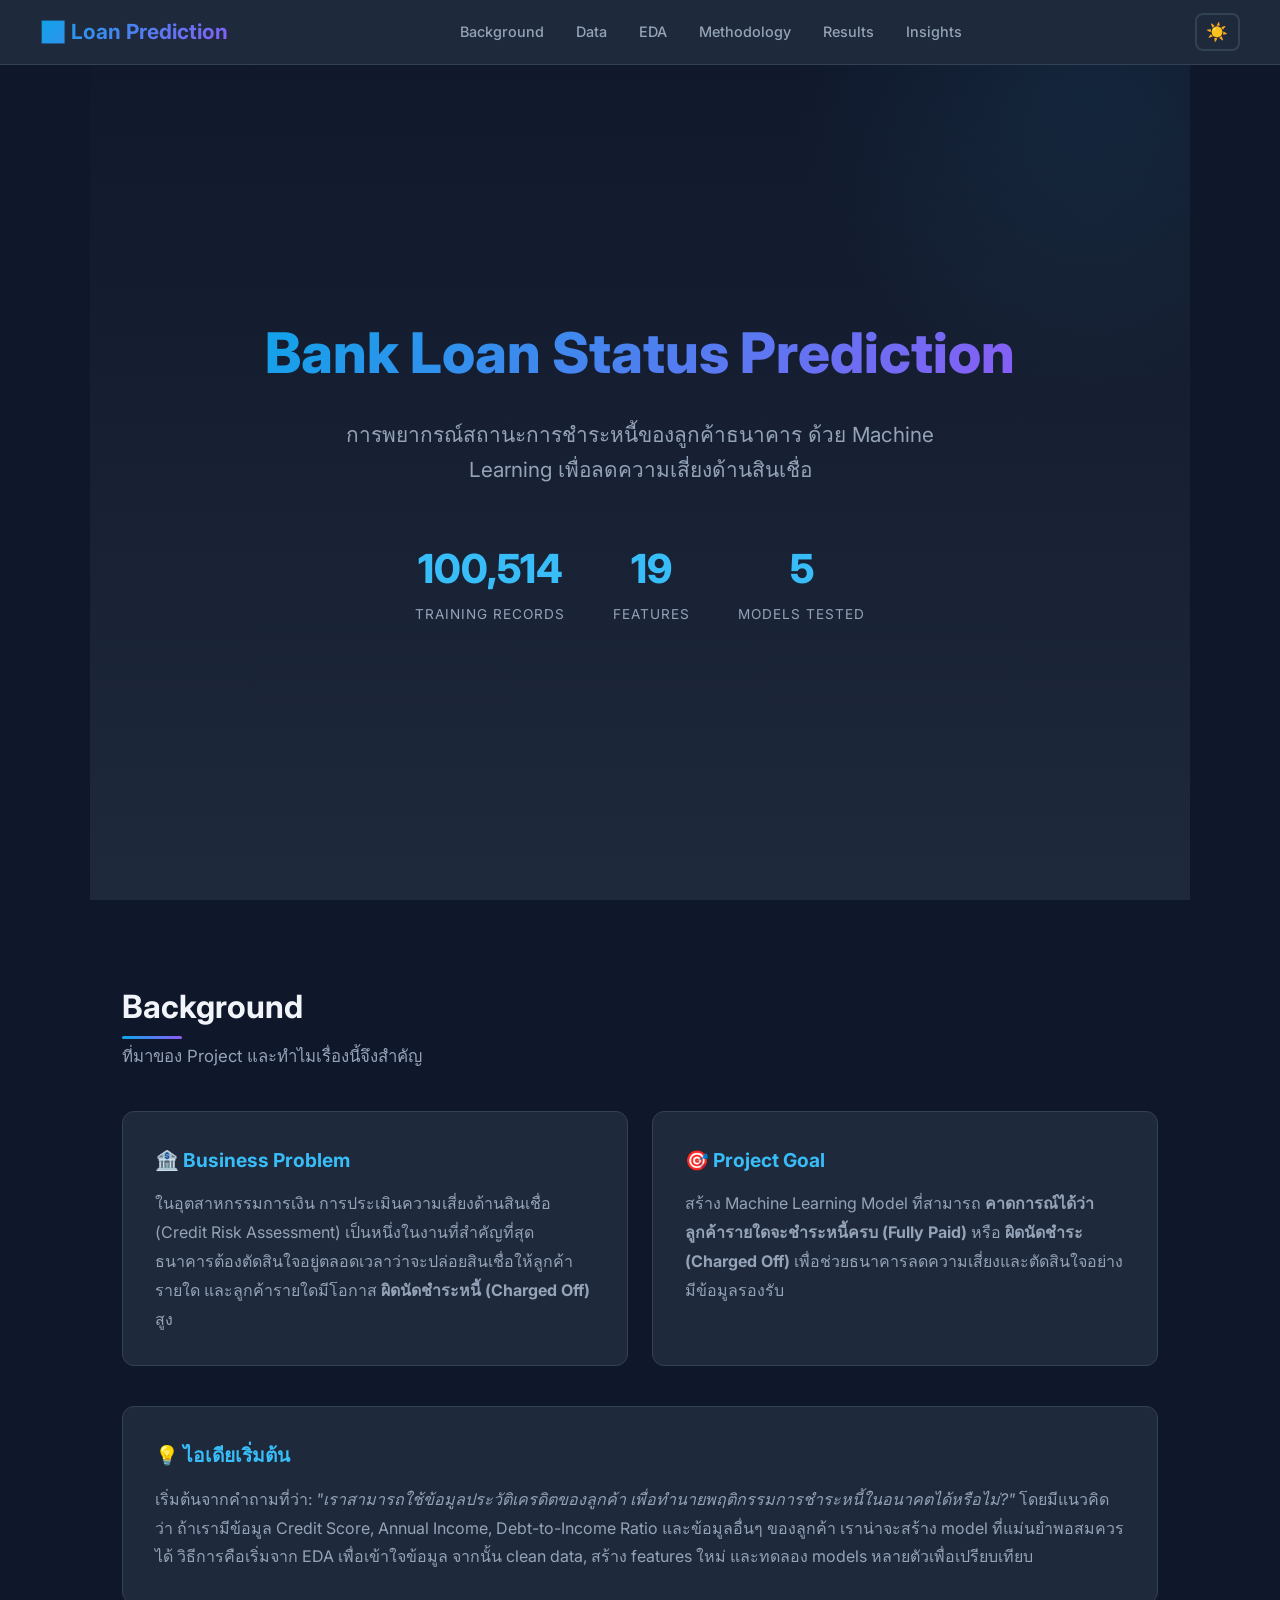
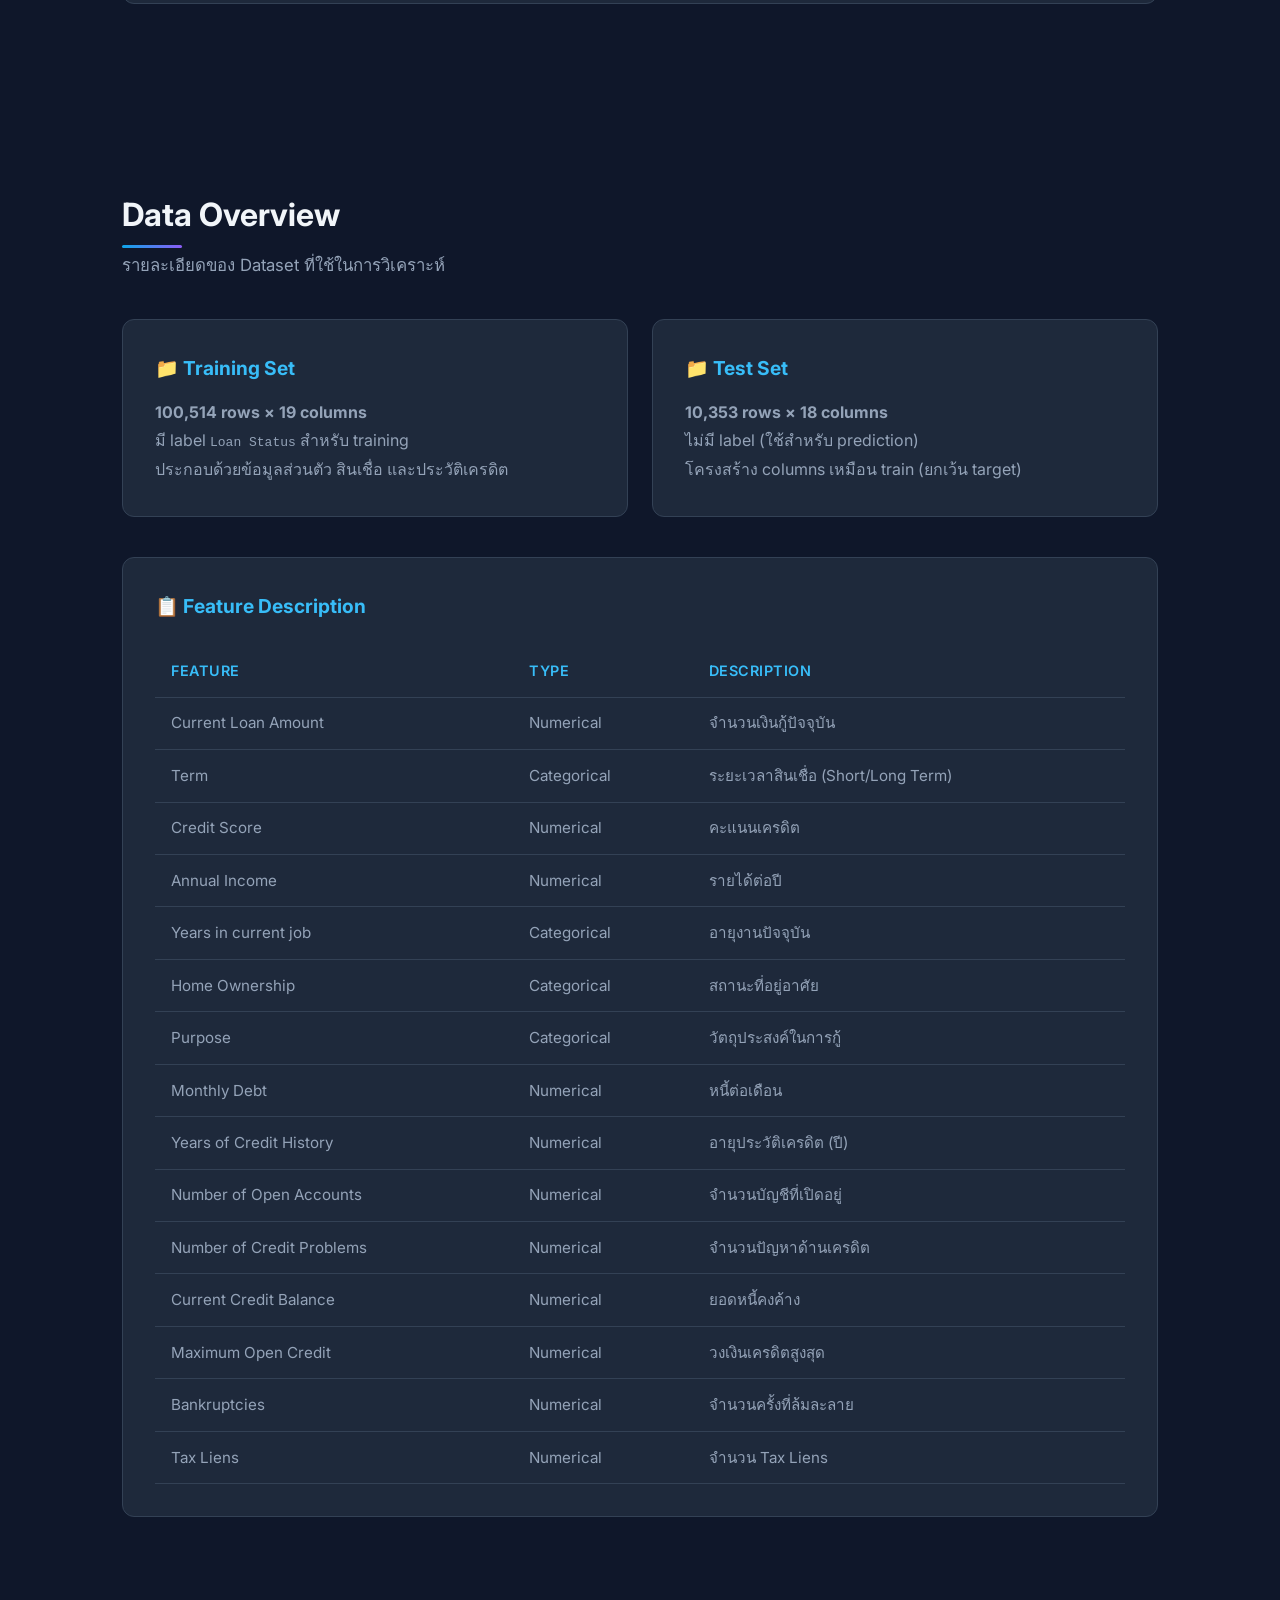
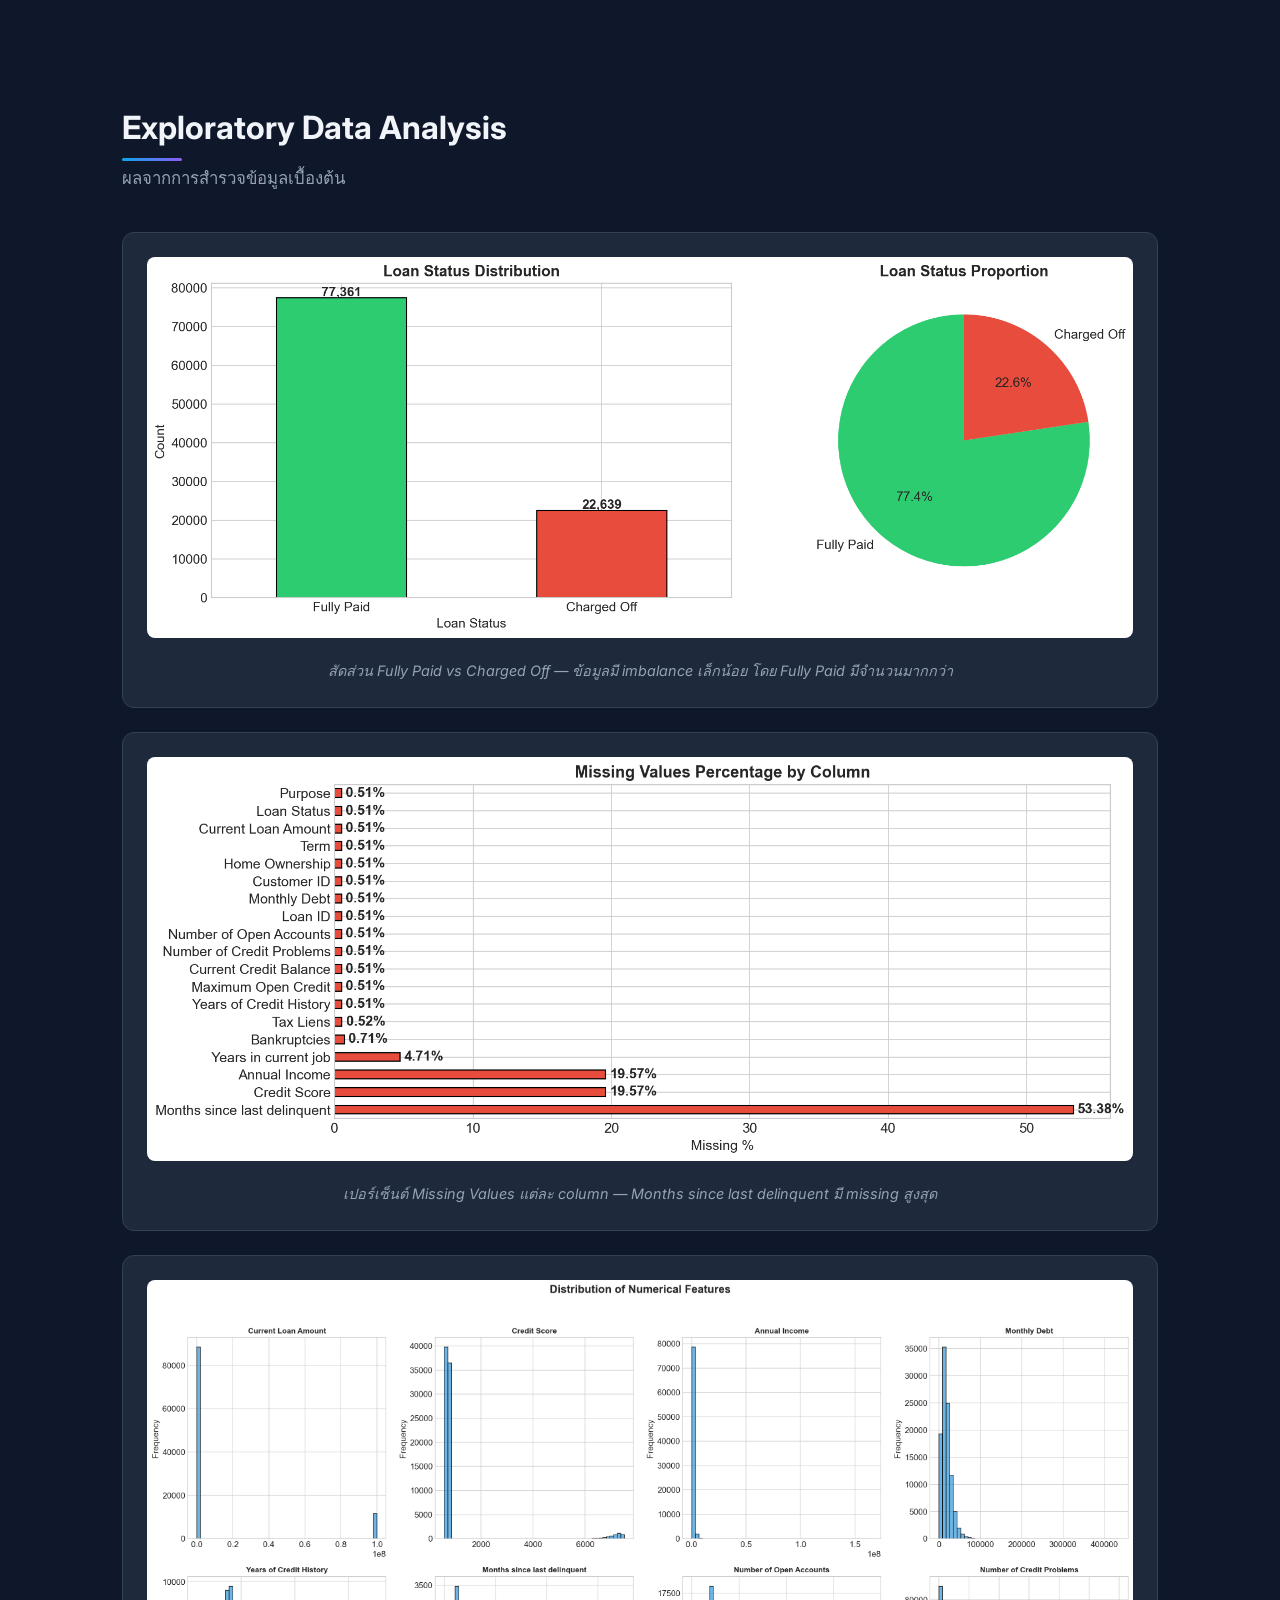
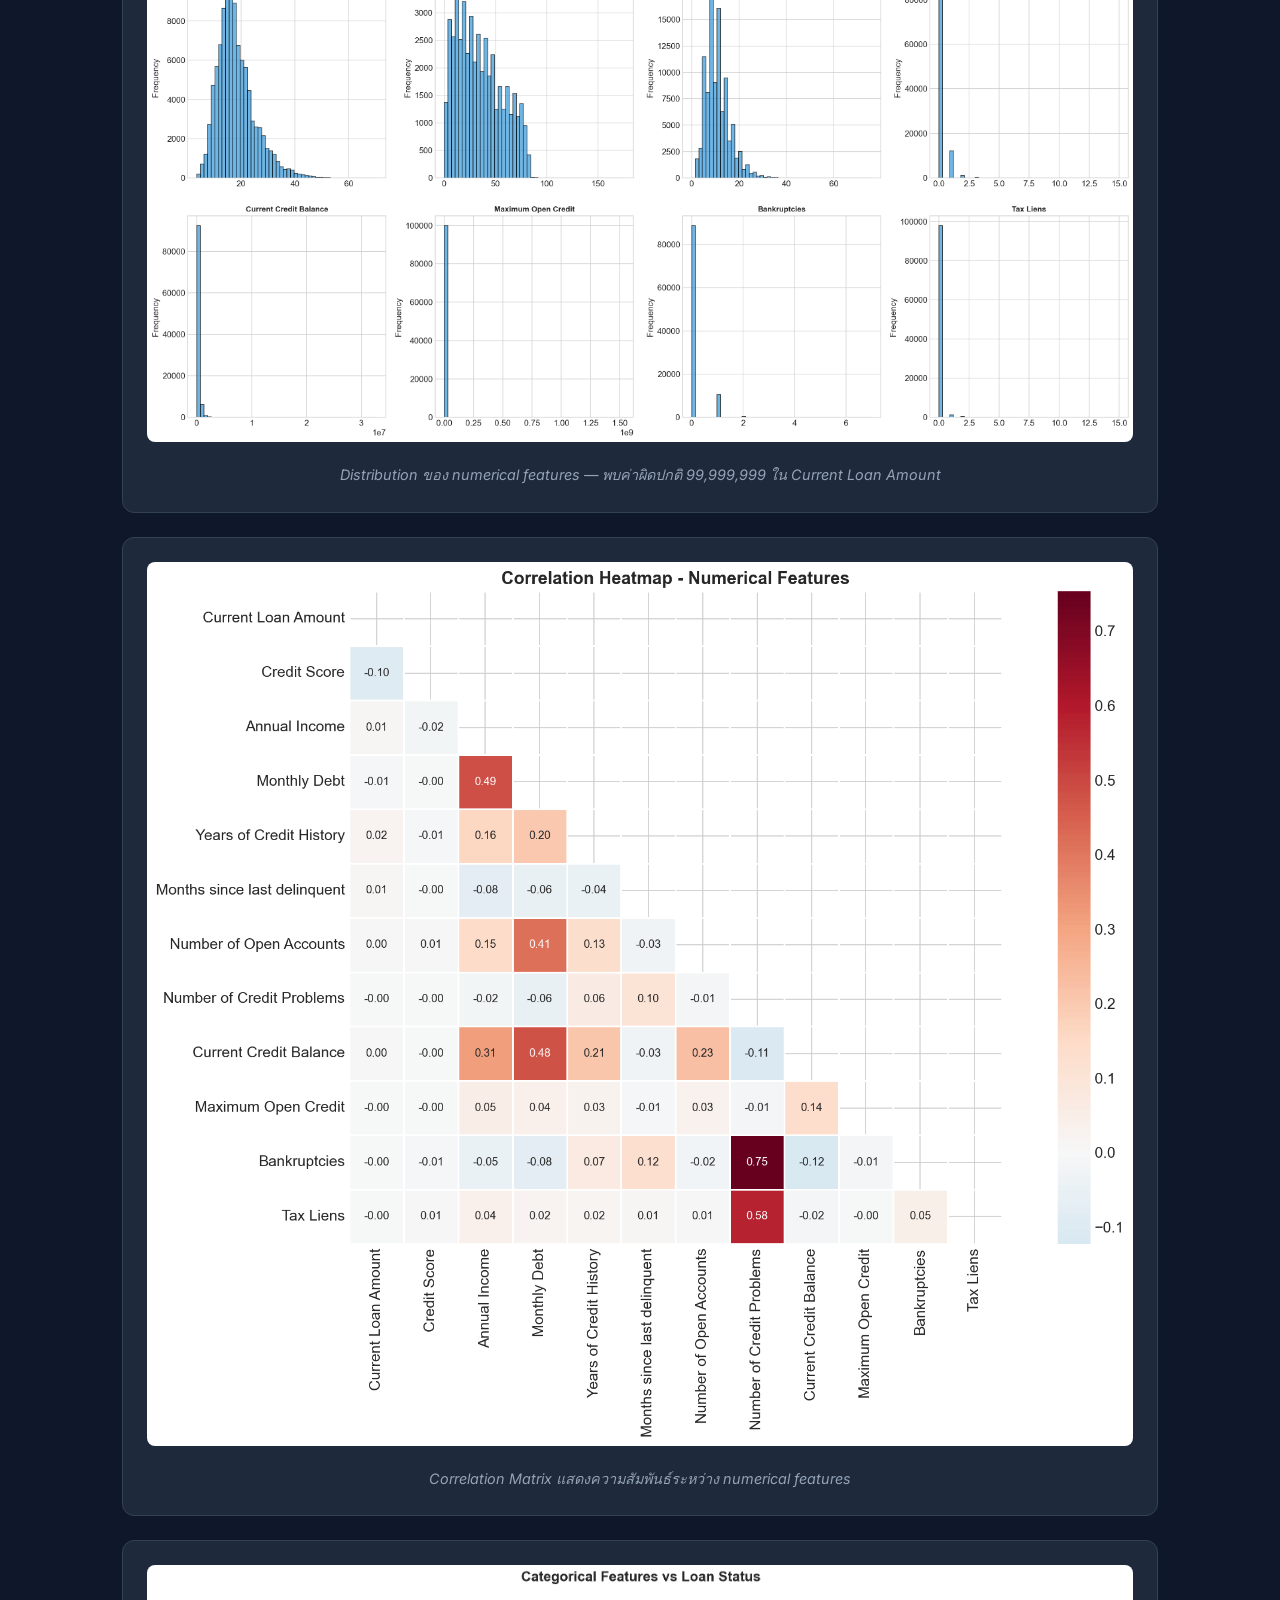
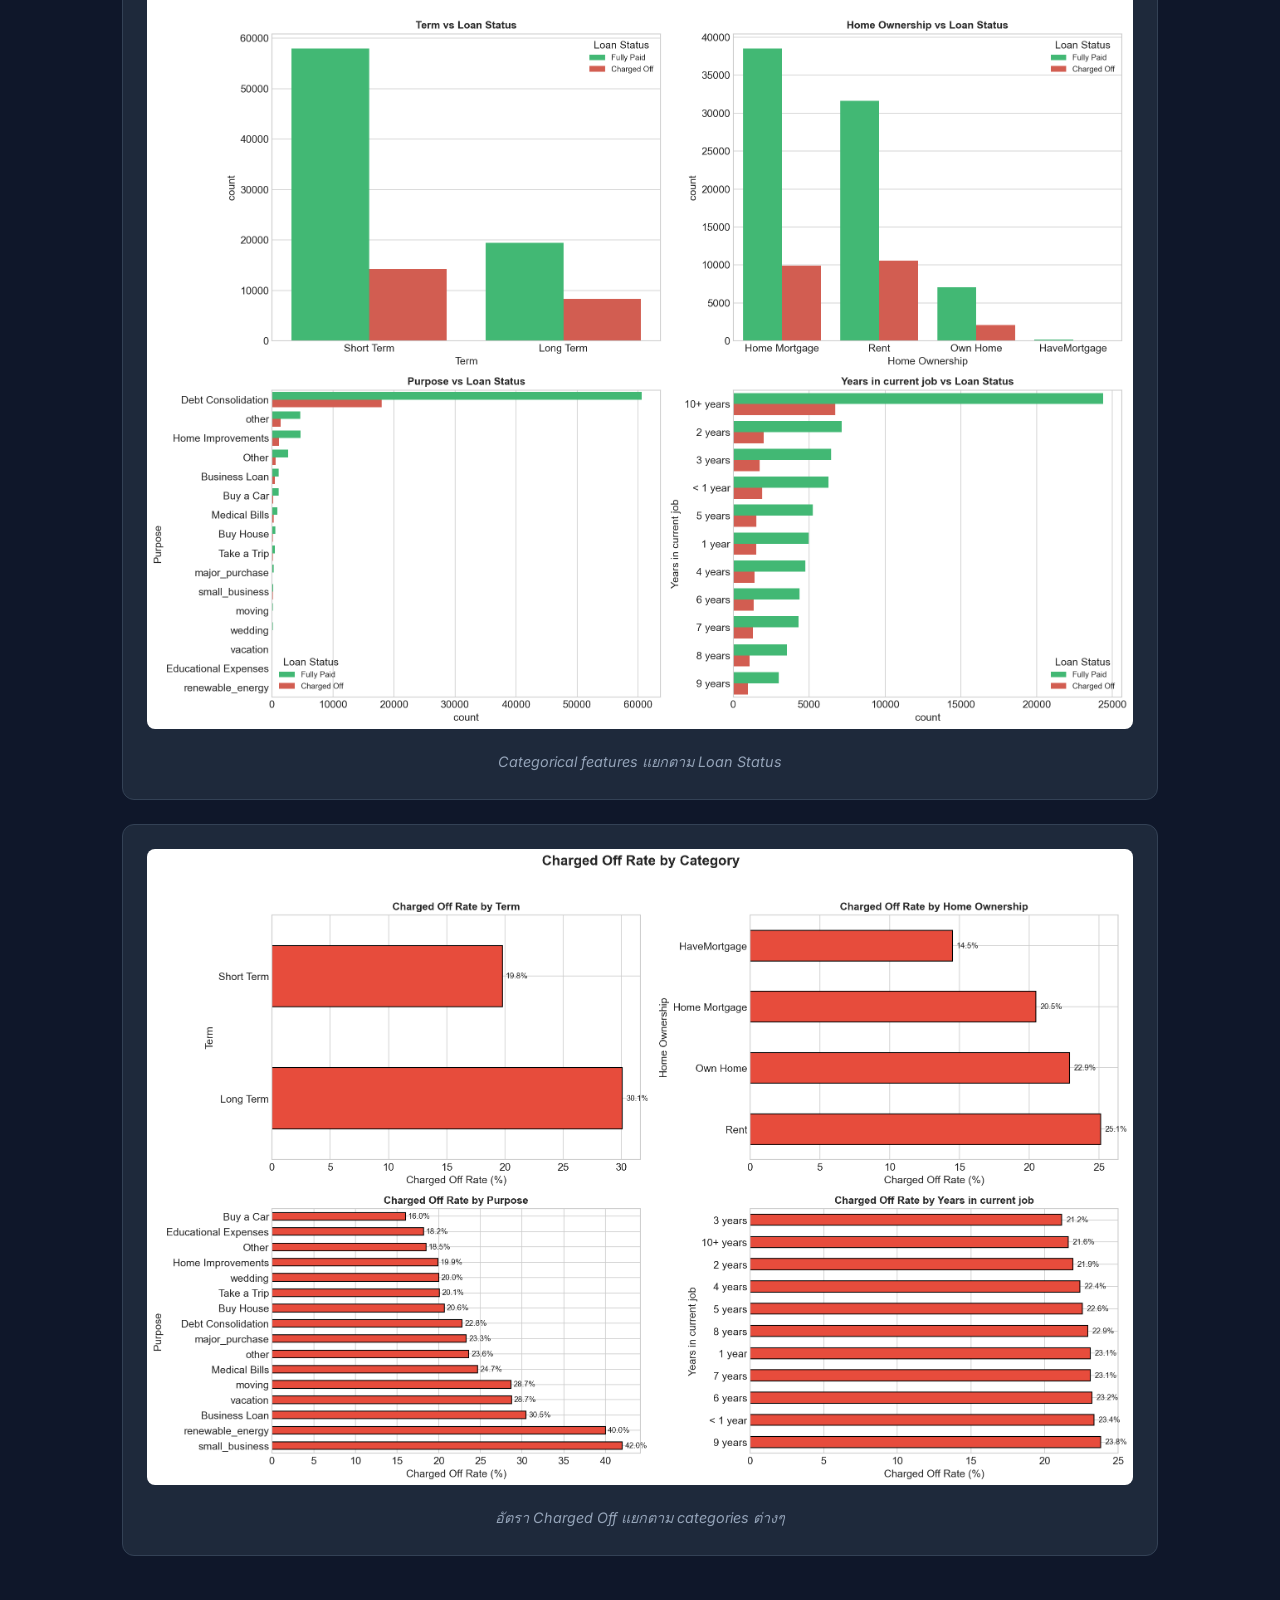
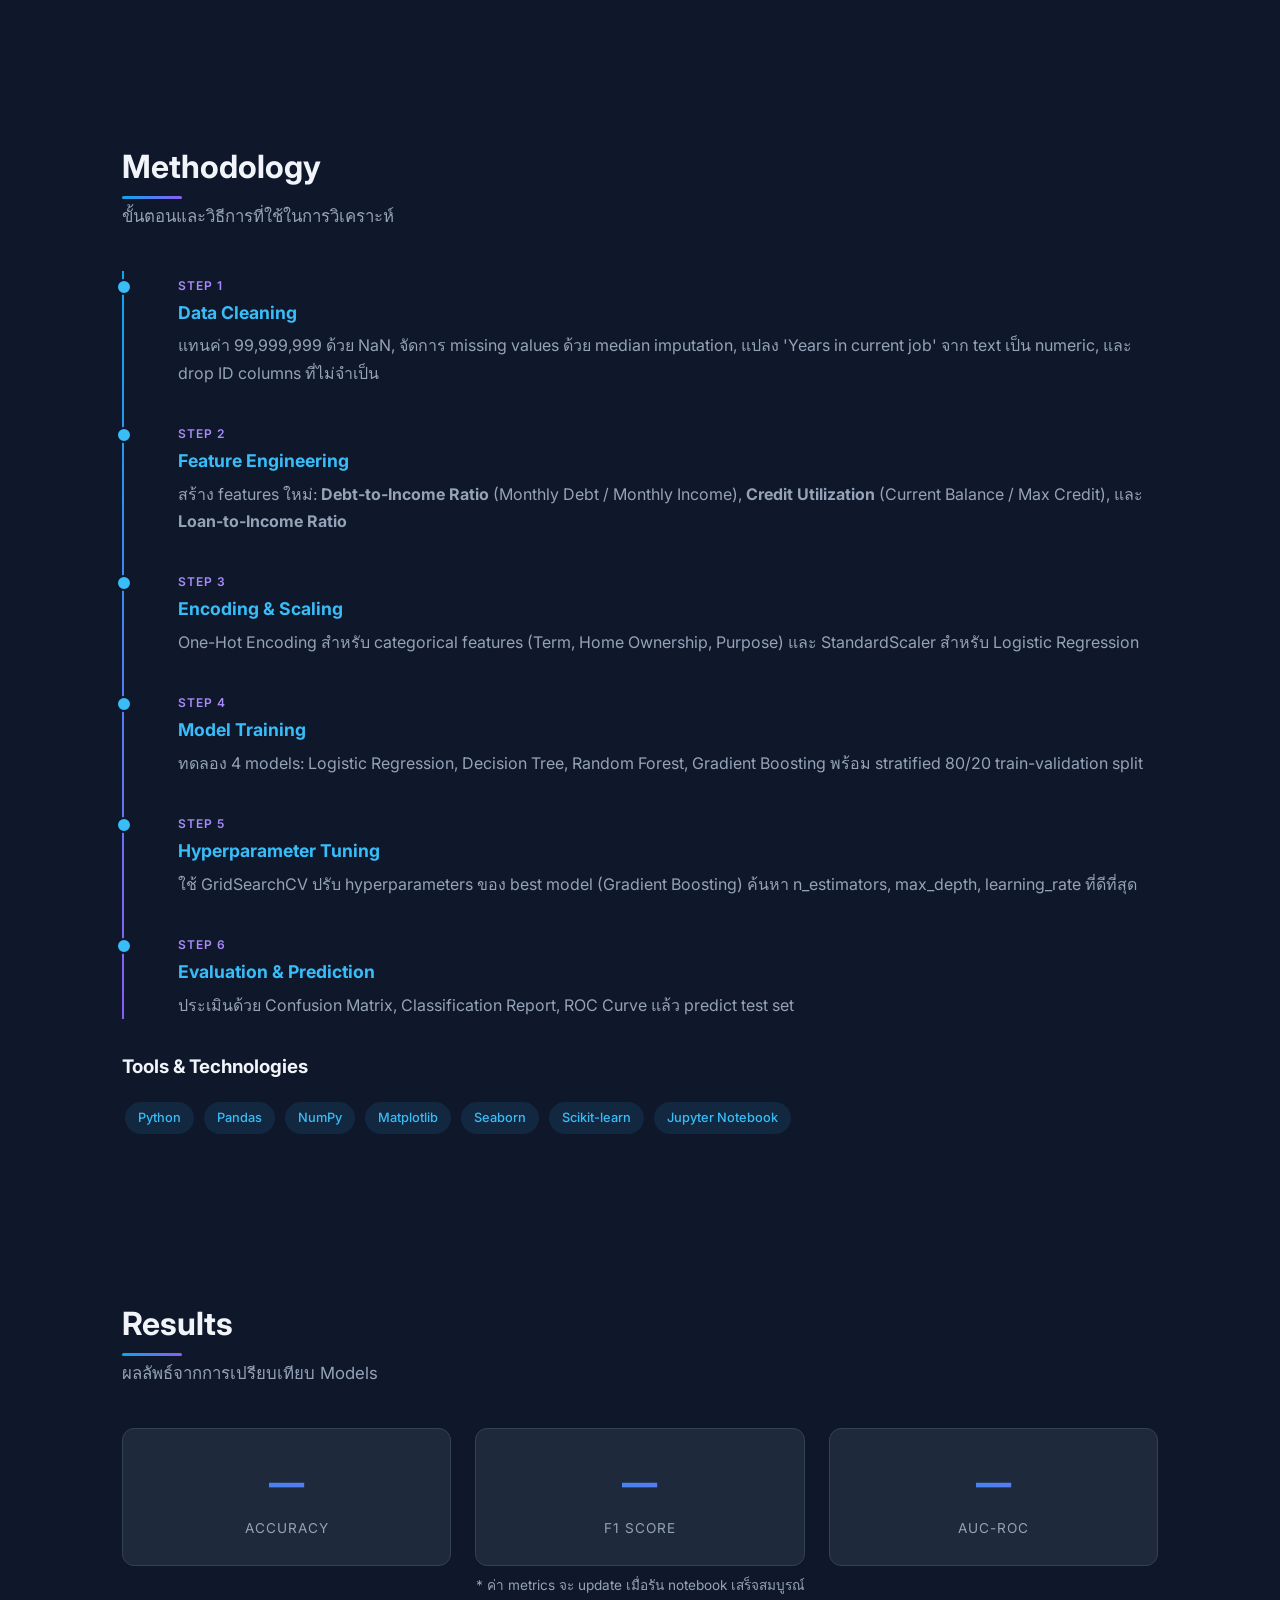
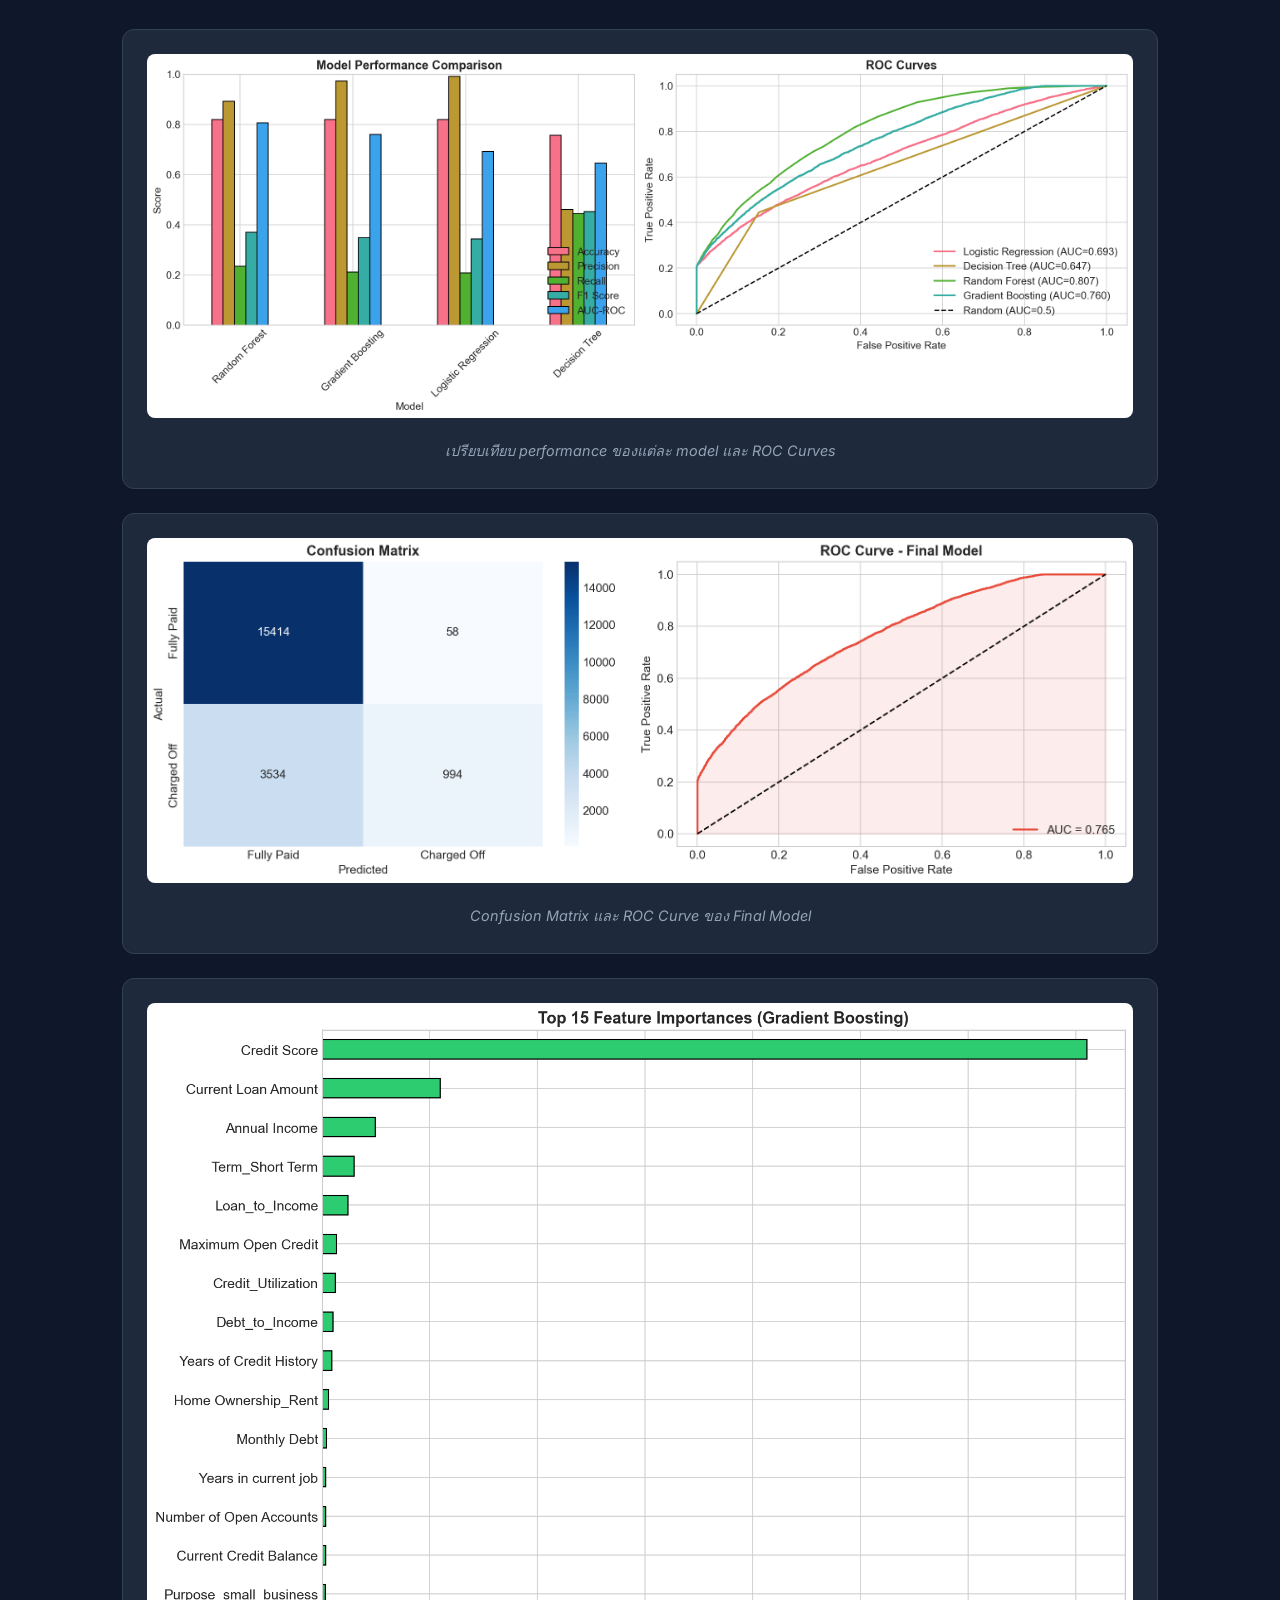
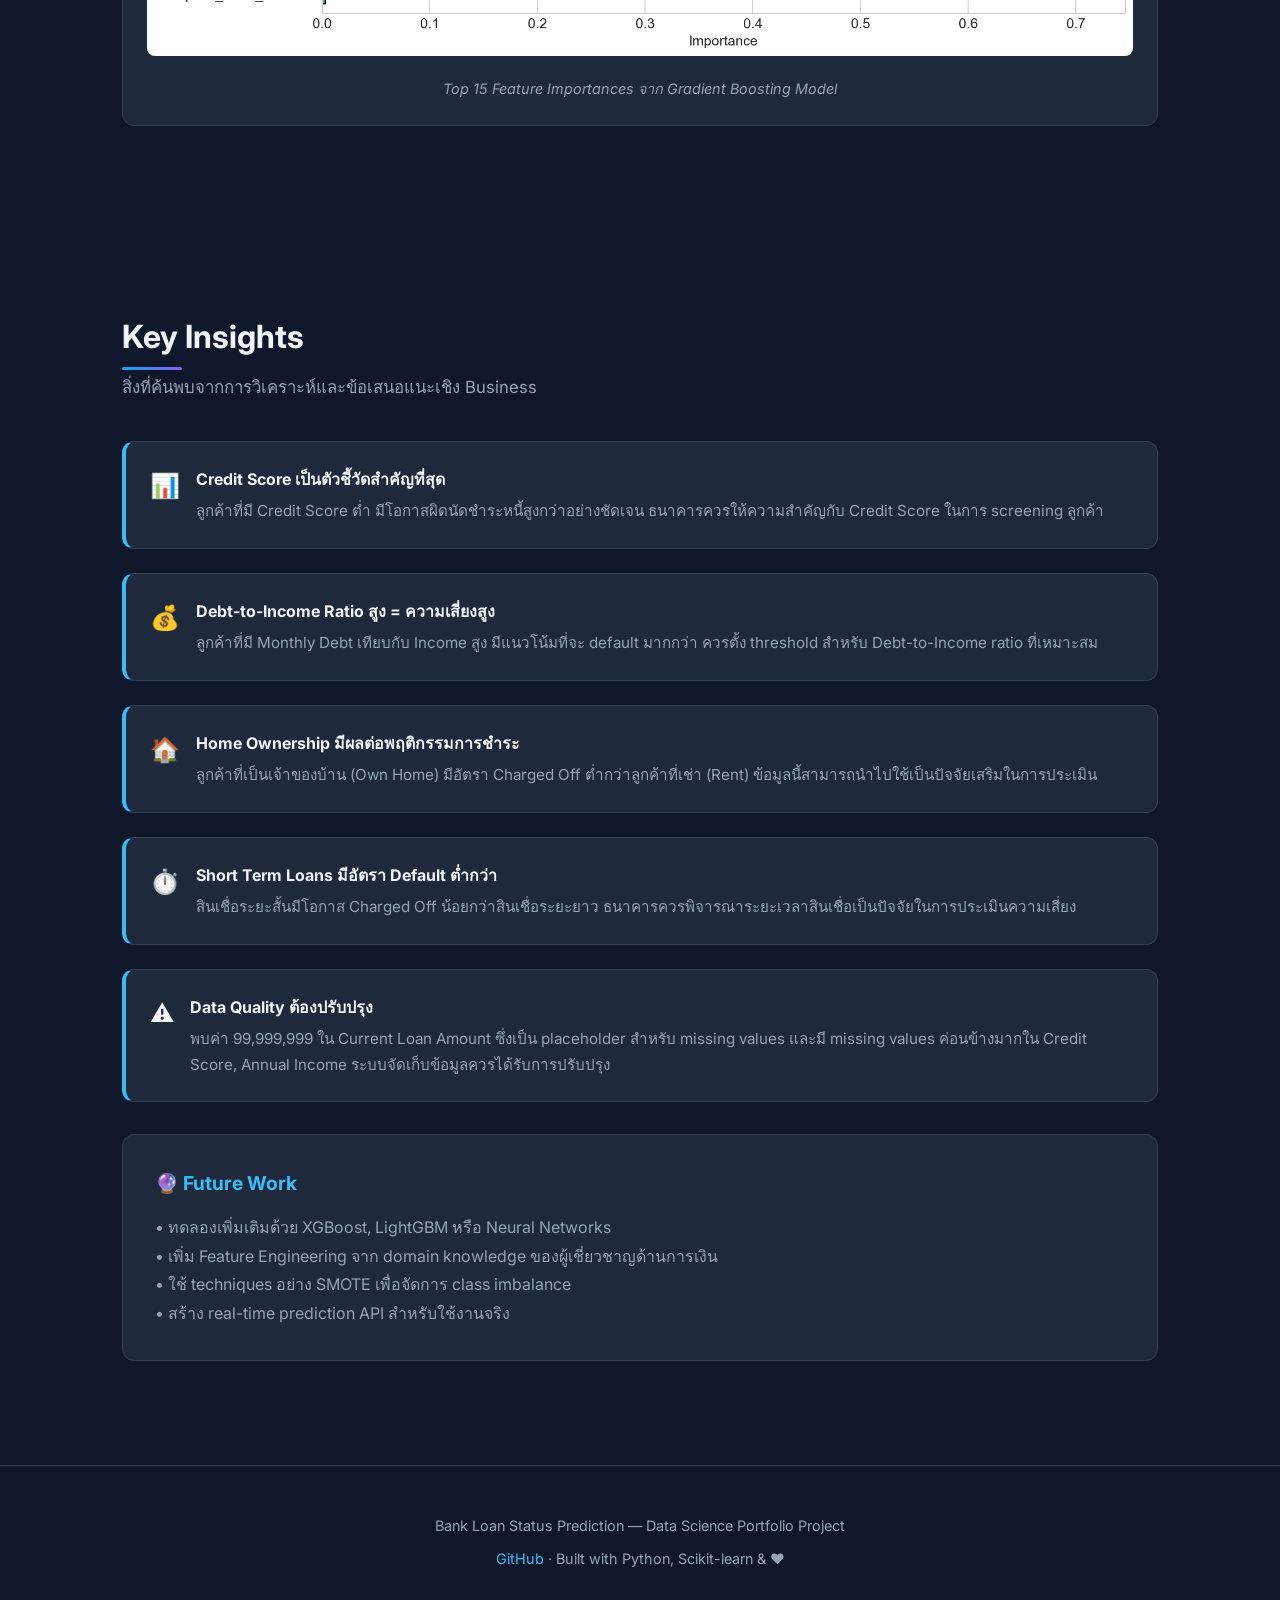
==== index.html @ 57982786 "Initial commit: Bank Loan Status Prediction project - Jupyter notebook with full EDA, data cleaning," ====
<!DOCTYPE html>
<html lang="th">
<head>
    <meta charset="UTF-8">
    <meta name="viewport" content="width=device-width, initial-scale=1.0">
    <title>Bank Loan Status Prediction | Data Science Portfolio</title>
    <link rel="preconnect" href="https://fonts.googleapis.com">
    <link rel="preconnect" href="https://fonts.gstatic.com" crossorigin>
    <link href="https://fonts.googleapis.com/css2?family=Inter:wght@400;500;600;700;800&display=swap" rel="stylesheet">
    <link rel="stylesheet" href="style.css">
</head>
<body>

    <!-- Navigation -->
    <nav>
        <div class="nav-container">
            <div class="logo">📊 Loan Prediction</div>
            <ul class="nav-links">
                <li><a href="#background">Background</a></li>
                <li><a href="#data">Data</a></li>
                <li><a href="#eda">EDA</a></li>
                <li><a href="#methodology">Methodology</a></li>
                <li><a href="#results">Results</a></li>
                <li><a href="#insights">Insights</a></li>
            </ul>
            <div style="display:flex;align-items:center;gap:0.8rem;">
                <button class="theme-toggle" aria-label="Toggle theme">☀️</button>
                <div class="hamburger">
                    <span></span><span></span><span></span>
                </div>
            </div>
        </div>
    </nav>

    <!-- Hero Section -->
    <section class="hero">
        <div class="hero-content">
            <h1>Bank Loan Status Prediction</h1>
            <p class="tagline">การพยากรณ์สถานะการชำระหนี้ของลูกค้าธนาคาร ด้วย Machine Learning เพื่อลดความเสี่ยงด้านสินเชื่อ</p>
            <div class="stats">
                <div class="stat-item">
                    <div class="stat-number" data-target="100514">0</div>
                    <div class="stat-label">Training Records</div>
                </div>
                <div class="stat-item">
                    <div class="stat-number" data-target="19">0</div>
                    <div class="stat-label">Features</div>
                </div>
                <div class="stat-item">
                    <div class="stat-number" data-target="5">0</div>
                    <div class="stat-label">Models Tested</div>
                </div>
            </div>
        </div>
    </section>

    <!-- Background Section -->
    <section id="background" class="fade-in">
        <h2 class="section-title">Background</h2>
        <p class="section-subtitle">ที่มาของ Project และทำไมเรื่องนี้จึงสำคัญ</p>

        <div class="grid-2">
            <div class="card">
                <h3>🏦 Business Problem</h3>
                <p>ในอุตสาหกรรมการเงิน การประเมินความเสี่ยงด้านสินเชื่อ (Credit Risk Assessment) เป็นหนึ่งในงานที่สำคัญที่สุด ธนาคารต้องตัดสินใจอยู่ตลอดเวลาว่าจะปล่อยสินเชื่อให้ลูกค้ารายใด และลูกค้ารายใดมีโอกาส <strong>ผิดนัดชำระหนี้ (Charged Off)</strong> สูง</p>
            </div>
            <div class="card">
                <h3>🎯 Project Goal</h3>
                <p>สร้าง Machine Learning Model ที่สามารถ <strong>คาดการณ์ได้ว่าลูกค้ารายใดจะชำระหนี้ครบ (Fully Paid)</strong> หรือ <strong>ผิดนัดชำระ (Charged Off)</strong> เพื่อช่วยธนาคารลดความเสี่ยงและตัดสินใจอย่างมีข้อมูลรองรับ</p>
            </div>
        </div>

        <div class="card" style="margin-top:1rem;">
            <h3>💡 ไอเดียเริ่มต้น</h3>
            <p>เริ่มต้นจากคำถามที่ว่า: <em>"เราสามารถใช้ข้อมูลประวัติเครดิตของลูกค้า เพื่อทำนายพฤติกรรมการชำระหนี้ในอนาคตได้หรือไม่?"</em> โดยมีแนวคิดว่า ถ้าเรามีข้อมูล Credit Score, Annual Income, Debt-to-Income Ratio และข้อมูลอื่นๆ ของลูกค้า เราน่าจะสร้าง model ที่แม่นยำพอสมควรได้ วิธีการคือเริ่มจาก EDA เพื่อเข้าใจข้อมูล จากนั้น clean data, สร้าง features ใหม่ และทดลอง models หลายตัวเพื่อเปรียบเทียบ</p>
        </div>
    </section>

    <!-- Data Overview Section -->
    <section id="data" class="fade-in">
        <h2 class="section-title">Data Overview</h2>
        <p class="section-subtitle">รายละเอียดของ Dataset ที่ใช้ในการวิเคราะห์</p>

        <div class="grid-2">
            <div class="card">
                <h3>📁 Training Set</h3>
                <p><strong>100,514 rows × 19 columns</strong><br>
                มี label <code>Loan Status</code> สำหรับ training<br>
                ประกอบด้วยข้อมูลส่วนตัว สินเชื่อ และประวัติเครดิต</p>
            </div>
            <div class="card">
                <h3>📁 Test Set</h3>
                <p><strong>10,353 rows × 18 columns</strong><br>
                ไม่มี label (ใช้สำหรับ prediction)<br>
                โครงสร้าง columns เหมือน train (ยกเว้น target)</p>
            </div>
        </div>

        <div class="card" style="margin-top:1rem;">
            <h3>📋 Feature Description</h3>
            <table class="data-table">
                <thead>
                    <tr>
                        <th>Feature</th>
                        <th>Type</th>
                        <th>Description</th>
                    </tr>
                </thead>
                <tbody>
                    <tr><td>Current Loan Amount</td><td>Numerical</td><td>จำนวนเงินกู้ปัจจุบัน</td></tr>
                    <tr><td>Term</td><td>Categorical</td><td>ระยะเวลาสินเชื่อ (Short/Long Term)</td></tr>
                    <tr><td>Credit Score</td><td>Numerical</td><td>คะแนนเครดิต</td></tr>
                    <tr><td>Annual Income</td><td>Numerical</td><td>รายได้ต่อปี</td></tr>
                    <tr><td>Years in current job</td><td>Categorical</td><td>อายุงานปัจจุบัน</td></tr>
                    <tr><td>Home Ownership</td><td>Categorical</td><td>สถานะที่อยู่อาศัย</td></tr>
                    <tr><td>Purpose</td><td>Categorical</td><td>วัตถุประสงค์ในการกู้</td></tr>
                    <tr><td>Monthly Debt</td><td>Numerical</td><td>หนี้ต่อเดือน</td></tr>
                    <tr><td>Years of Credit History</td><td>Numerical</td><td>อายุประวัติเครดิต (ปี)</td></tr>
                    <tr><td>Number of Open Accounts</td><td>Numerical</td><td>จำนวนบัญชีที่เปิดอยู่</td></tr>
                    <tr><td>Number of Credit Problems</td><td>Numerical</td><td>จำนวนปัญหาด้านเครดิต</td></tr>
                    <tr><td>Current Credit Balance</td><td>Numerical</td><td>ยอดหนี้คงค้าง</td></tr>
                    <tr><td>Maximum Open Credit</td><td>Numerical</td><td>วงเงินเครดิตสูงสุด</td></tr>
                    <tr><td>Bankruptcies</td><td>Numerical</td><td>จำนวนครั้งที่ล้มละลาย</td></tr>
                    <tr><td>Tax Liens</td><td>Numerical</td><td>จำนวน Tax Liens</td></tr>
                </tbody>
            </table>
        </div>
    </section>

    <!-- EDA Section -->
    <section id="eda" class="fade-in">
        <h2 class="section-title">Exploratory Data Analysis</h2>
        <p class="section-subtitle">ผลจากการสำรวจข้อมูลเบื้องต้น</p>

        <div class="chart-container">
            <img src="assets/target_distribution.png" alt="Target Distribution">
            <p class="chart-caption">สัดส่วน Fully Paid vs Charged Off — ข้อมูลมี imbalance เล็กน้อย โดย Fully Paid มีจำนวนมากกว่า</p>
        </div>

        <div class="chart-container">
            <img src="assets/missing_values.png" alt="Missing Values">
            <p class="chart-caption">เปอร์เซ็นต์ Missing Values แต่ละ column — Months since last delinquent มี missing สูงสุด</p>
        </div>

        <div class="chart-container">
            <img src="assets/numerical_distributions.png" alt="Numerical Distributions">
            <p class="chart-caption">Distribution ของ numerical features — พบค่าผิดปกติ 99,999,999 ใน Current Loan Amount</p>
        </div>

        <div class="chart-container">
            <img src="assets/correlation_heatmap.png" alt="Correlation Heatmap">
            <p class="chart-caption">Correlation Matrix แสดงความสัมพันธ์ระหว่าง numerical features</p>
        </div>

        <div class="chart-container">
            <img src="assets/categorical_features.png" alt="Categorical Features">
            <p class="chart-caption">Categorical features แยกตาม Loan Status</p>
        </div>

        <div class="chart-container">
            <img src="assets/charged_off_rate.png" alt="Charged Off Rate">
            <p class="chart-caption">อัตรา Charged Off แยกตาม categories ต่างๆ</p>
        </div>
    </section>

    <!-- Methodology Section -->
    <section id="methodology" class="fade-in">
        <h2 class="section-title">Methodology</h2>
        <p class="section-subtitle">ขั้นตอนและวิธีการที่ใช้ในการวิเคราะห์</p>

        <div class="timeline">
            <div class="timeline-item">
                <span class="step-number">Step 1</span>
                <h3>Data Cleaning</h3>
                <p>แทนค่า 99,999,999 ด้วย NaN, จัดการ missing values ด้วย median imputation, แปลง 'Years in current job' จาก text เป็น numeric, และ drop ID columns ที่ไม่จำเป็น</p>
            </div>
            <div class="timeline-item">
                <span class="step-number">Step 2</span>
                <h3>Feature Engineering</h3>
                <p>สร้าง features ใหม่: <strong>Debt-to-Income Ratio</strong> (Monthly Debt / Monthly Income), <strong>Credit Utilization</strong> (Current Balance / Max Credit), และ <strong>Loan-to-Income Ratio</strong></p>
            </div>
            <div class="timeline-item">
                <span class="step-number">Step 3</span>
                <h3>Encoding & Scaling</h3>
                <p>One-Hot Encoding สำหรับ categorical features (Term, Home Ownership, Purpose) และ StandardScaler สำหรับ Logistic Regression</p>
            </div>
            <div class="timeline-item">
                <span class="step-number">Step 4</span>
                <h3>Model Training</h3>
                <p>ทดลอง 4 models: Logistic Regression, Decision Tree, Random Forest, Gradient Boosting พร้อม stratified 80/20 train-validation split</p>
            </div>
            <div class="timeline-item">
                <span class="step-number">Step 5</span>
                <h3>Hyperparameter Tuning</h3>
                <p>ใช้ GridSearchCV ปรับ hyperparameters ของ best model (Gradient Boosting) ค้นหา n_estimators, max_depth, learning_rate ที่ดีที่สุด</p>
            </div>
            <div class="timeline-item">
                <span class="step-number">Step 6</span>
                <h3>Evaluation & Prediction</h3>
                <p>ประเมินด้วย Confusion Matrix, Classification Report, ROC Curve แล้ว predict test set</p>
            </div>
        </div>

        <div style="margin-top:2rem;">
            <h3 style="margin-bottom:1rem;">Tools & Technologies</h3>
            <span class="tag">Python</span>
            <span class="tag">Pandas</span>
            <span class="tag">NumPy</span>
            <span class="tag">Matplotlib</span>
            <span class="tag">Seaborn</span>
            <span class="tag">Scikit-learn</span>
            <span class="tag">Jupyter Notebook</span>
        </div>
    </section>

    <!-- Results Section -->
    <section id="results" class="fade-in">
        <h2 class="section-title">Results</h2>
        <p class="section-subtitle">ผลลัพธ์จากการเปรียบเทียบ Models</p>

        <div class="grid-3" id="metrics-grid">
            <div class="metric-card">
                <div class="metric-value" id="accuracy-val">—</div>
                <div class="metric-label">Accuracy</div>
            </div>
            <div class="metric-card">
                <div class="metric-value" id="f1-val">—</div>
                <div class="metric-label">F1 Score</div>
            </div>
            <div class="metric-card">
                <div class="metric-value" id="auc-val">—</div>
                <div class="metric-label">AUC-ROC</div>
            </div>
        </div>
        <p style="text-align:center;color:var(--text-secondary);font-size:0.85rem;margin-top:0.5rem;">* ค่า metrics จะ update เมื่อรัน notebook เสร็จสมบูรณ์</p>

        <div class="chart-container" style="margin-top:2rem;">
            <img src="assets/model_comparison.png" alt="Model Comparison">
            <p class="chart-caption">เปรียบเทียบ performance ของแต่ละ model และ ROC Curves</p>
        </div>

        <div class="chart-container">
            <img src="assets/final_evaluation.png" alt="Final Evaluation">
            <p class="chart-caption">Confusion Matrix และ ROC Curve ของ Final Model</p>
        </div>

        <div class="chart-container">
            <img src="assets/feature_importance.png" alt="Feature Importance">
            <p class="chart-caption">Top 15 Feature Importances จาก Gradient Boosting Model</p>
        </div>
    </section>

    <!-- Insights Section -->
    <section id="insights" class="fade-in">
        <h2 class="section-title">Key Insights</h2>
        <p class="section-subtitle">สิ่งที่ค้นพบจากการวิเคราะห์และข้อเสนอแนะเชิง Business</p>

        <div class="insight-item">
            <div class="insight-icon">📊</div>
            <div>
                <h4>Credit Score เป็นตัวชี้วัดสำคัญที่สุด</h4>
                <p>ลูกค้าที่มี Credit Score ต่ำ มีโอกาสผิดนัดชำระหนี้สูงกว่าอย่างชัดเจน ธนาคารควรให้ความสำคัญกับ Credit Score ในการ screening ลูกค้า</p>
            </div>
        </div>

        <div class="insight-item">
            <div class="insight-icon">💰</div>
            <div>
                <h4>Debt-to-Income Ratio สูง = ความเสี่ยงสูง</h4>
                <p>ลูกค้าที่มี Monthly Debt เทียบกับ Income สูง มีแนวโน้มที่จะ default มากกว่า ควรตั้ง threshold สำหรับ Debt-to-Income ratio ที่เหมาะสม</p>
            </div>
        </div>

        <div class="insight-item">
            <div class="insight-icon">🏠</div>
            <div>
                <h4>Home Ownership มีผลต่อพฤติกรรมการชำระ</h4>
                <p>ลูกค้าที่เป็นเจ้าของบ้าน (Own Home) มีอัตรา Charged Off ต่ำกว่าลูกค้าที่เช่า (Rent) ข้อมูลนี้สามารถนำไปใช้เป็นปัจจัยเสริมในการประเมิน</p>
            </div>
        </div>

        <div class="insight-item">
            <div class="insight-icon">⏱️</div>
            <div>
                <h4>Short Term Loans มีอัตรา Default ต่ำกว่า</h4>
                <p>สินเชื่อระยะสั้นมีโอกาส Charged Off น้อยกว่าสินเชื่อระยะยาว ธนาคารควรพิจารณาระยะเวลาสินเชื่อเป็นปัจจัยในการประเมินความเสี่ยง</p>
            </div>
        </div>

        <div class="insight-item">
            <div class="insight-icon">⚠️</div>
            <div>
                <h4>Data Quality ต้องปรับปรุง</h4>
                <p>พบค่า 99,999,999 ใน Current Loan Amount ซึ่งเป็น placeholder สำหรับ missing values และมี missing values ค่อนข้างมากใน Credit Score, Annual Income ระบบจัดเก็บข้อมูลควรได้รับการปรับปรุง</p>
            </div>
        </div>

        <div class="card" style="margin-top:2rem;">
            <h3>🔮 Future Work</h3>
            <p>
                • ทดลองเพิ่มเติมด้วย XGBoost, LightGBM หรือ Neural Networks<br>
                • เพิ่ม Feature Engineering จาก domain knowledge ของผู้เชี่ยวชาญด้านการเงิน<br>
                • ใช้ techniques อย่าง SMOTE เพื่อจัดการ class imbalance<br>
                • สร้าง real-time prediction API สำหรับใช้งานจริง
            </p>
        </div>
    </section>

    <!-- Footer -->
    <footer>
        <p>Bank Loan Status Prediction — Data Science Portfolio Project</p>
        <p style="margin-top:0.5rem;">
            <a href="https://github.com" target="_blank">GitHub</a> ·
            Built with Python, Scikit-learn & ❤️
        </p>
    </footer>

    <script src="script.js"></script>
</body>
</html>
---- style.css ----
/* ===== CSS Variables ===== */
:root {
    --bg-primary: #0f172a;
    --bg-secondary: #1e293b;
    --bg-card: #1e293b;
    --text-primary: #f1f5f9;
    --text-secondary: #94a3b8;
    --accent: #38bdf8;
    --accent-green: #34d399;
    --accent-red: #f87171;
    --accent-purple: #a78bfa;
    --gradient-start: #0ea5e9;
    --gradient-end: #8b5cf6;
    --border: #334155;
    --shadow: rgba(0, 0, 0, 0.3);
}

[data-theme="light"] {
    --bg-primary: #f8fafc;
    --bg-secondary: #e2e8f0;
    --bg-card: #ffffff;
    --text-primary: #1e293b;
    --text-secondary: #64748b;
    --border: #cbd5e1;
    --shadow: rgba(0, 0, 0, 0.1);
}

/* ===== Reset & Base ===== */
* {
    margin: 0;
    padding: 0;
    box-sizing: border-box;
}

html {
    scroll-behavior: smooth;
}

body {
    font-family: 'Inter', -apple-system, BlinkMacSystemFont, sans-serif;
    background-color: var(--bg-primary);
    color: var(--text-primary);
    line-height: 1.7;
    transition: background-color 0.3s, color 0.3s;
}

/* ===== Navigation ===== */
nav {
    position: fixed;
    top: 0;
    width: 100%;
    background: var(--bg-secondary);
    backdrop-filter: blur(10px);
    border-bottom: 1px solid var(--border);
    z-index: 1000;
    padding: 0 2rem;
}

nav .nav-container {
    max-width: 1200px;
    margin: 0 auto;
    display: flex;
    justify-content: space-between;
    align-items: center;
    height: 64px;
}

nav .logo {
    font-size: 1.3rem;
    font-weight: 700;
    background: linear-gradient(135deg, var(--gradient-start), var(--gradient-end));
    -webkit-background-clip: text;
    -webkit-text-fill-color: transparent;
    background-clip: text;
}

nav .nav-links {
    display: flex;
    gap: 2rem;
    list-style: none;
}

nav .nav-links a {
    color: var(--text-secondary);
    text-decoration: none;
    font-size: 0.9rem;
    font-weight: 500;
    transition: color 0.3s;
}

nav .nav-links a:hover {
    color: var(--accent);
}

.theme-toggle {
    background: none;
    border: 2px solid var(--border);
    color: var(--text-primary);
    cursor: pointer;
    padding: 0.4rem 0.6rem;
    border-radius: 8px;
    font-size: 1.1rem;
    transition: border-color 0.3s;
}

.theme-toggle:hover {
    border-color: var(--accent);
}

.hamburger {
    display: none;
    flex-direction: column;
    cursor: pointer;
    gap: 5px;
}

.hamburger span {
    width: 25px;
    height: 2px;
    background: var(--text-primary);
    transition: 0.3s;
}

/* ===== Hero Section ===== */
.hero {
    min-height: 100vh;
    display: flex;
    align-items: center;
    justify-content: center;
    text-align: center;
    padding: 6rem 2rem 4rem;
    background: linear-gradient(180deg, var(--bg-primary) 0%, var(--bg-secondary) 100%);
    position: relative;
    overflow: hidden;
}

.hero::before {
    content: '';
    position: absolute;
    width: 600px;
    height: 600px;
    background: radial-gradient(circle, rgba(56, 189, 248, 0.08) 0%, transparent 70%);
    top: -200px;
    right: -200px;
    border-radius: 50%;
}

.hero-content {
    max-width: 800px;
    z-index: 1;
}

.hero h1 {
    font-size: 3.5rem;
    font-weight: 800;
    margin-bottom: 1rem;
    background: linear-gradient(135deg, var(--gradient-start), var(--gradient-end));
    -webkit-background-clip: text;
    -webkit-text-fill-color: transparent;
    background-clip: text;
}

.hero .tagline {
    font-size: 1.3rem;
    color: var(--text-secondary);
    margin-bottom: 2rem;
    max-width: 600px;
    margin-left: auto;
    margin-right: auto;
}

.hero .stats {
    display: flex;
    justify-content: center;
    gap: 3rem;
    margin-top: 3rem;
}

.hero .stat-item {
    text-align: center;
}

.hero .stat-number {
    font-size: 2.5rem;
    font-weight: 800;
    color: var(--accent);
}

.hero .stat-label {
    font-size: 0.85rem;
    color: var(--text-secondary);
    text-transform: uppercase;
    letter-spacing: 1px;
}

/* ===== Sections ===== */
section {
    padding: 5rem 2rem;
    max-width: 1100px;
    margin: 0 auto;
}

.section-title {
    font-size: 2rem;
    font-weight: 700;
    margin-bottom: 0.5rem;
    position: relative;
    display: inline-block;
}

.section-title::after {
    content: '';
    position: absolute;
    bottom: -5px;
    left: 0;
    width: 60px;
    height: 3px;
    background: linear-gradient(90deg, var(--gradient-start), var(--gradient-end));
    border-radius: 2px;
}

.section-subtitle {
    color: var(--text-secondary);
    margin-bottom: 2.5rem;
    font-size: 1.05rem;
}

/* ===== Cards ===== */
.card {
    background: var(--bg-card);
    border: 1px solid var(--border);
    border-radius: 12px;
    padding: 2rem;
    margin-bottom: 1.5rem;
    transition: transform 0.3s, box-shadow 0.3s;
}

.card:hover {
    transform: translateY(-3px);
    box-shadow: 0 8px 30px var(--shadow);
}

.card h3 {
    font-size: 1.2rem;
    margin-bottom: 0.8rem;
    color: var(--accent);
}

.card p {
    color: var(--text-secondary);
    line-height: 1.8;
}

/* ===== Grid Layouts ===== */
.grid-2 {
    display: grid;
    grid-template-columns: repeat(2, 1fr);
    gap: 1.5rem;
}

.grid-3 {
    display: grid;
    grid-template-columns: repeat(3, 1fr);
    gap: 1.5rem;
}

/* ===== Data Overview Table ===== */
.data-table {
    width: 100%;
    border-collapse: collapse;
    margin-top: 1.5rem;
}

.data-table th,
.data-table td {
    padding: 0.8rem 1rem;
    text-align: left;
    border-bottom: 1px solid var(--border);
}

.data-table th {
    color: var(--accent);
    font-weight: 600;
    font-size: 0.9rem;
    text-transform: uppercase;
    letter-spacing: 0.5px;
}

.data-table td {
    color: var(--text-secondary);
    font-size: 0.95rem;
}

.data-table tr:hover td {
    color: var(--text-primary);
}

/* ===== Chart Images ===== */
.chart-container {
    background: var(--bg-card);
    border: 1px solid var(--border);
    border-radius: 12px;
    padding: 1.5rem;
    margin-bottom: 1.5rem;
    text-align: center;
}

.chart-container img {
    max-width: 100%;
    height: auto;
    border-radius: 8px;
}

.chart-container .chart-caption {
    margin-top: 0.8rem;
    color: var(--text-secondary);
    font-size: 0.9rem;
    font-style: italic;
}

/* ===== Methodology Timeline ===== */
.timeline {
    position: relative;
    padding-left: 2rem;
}

.timeline::before {
    content: '';
    position: absolute;
    left: 0;
    top: 0;
    bottom: 0;
    width: 2px;
    background: linear-gradient(180deg, var(--gradient-start), var(--gradient-end));
}

.timeline-item {
    position: relative;
    margin-bottom: 2rem;
    padding-left: 1.5rem;
}

.timeline-item::before {
    content: '';
    position: absolute;
    left: -2.35rem;
    top: 0.5rem;
    width: 12px;
    height: 12px;
    border-radius: 50%;
    background: var(--accent);
    border: 2px solid var(--bg-primary);
}

.timeline-item h3 {
    color: var(--accent);
    font-size: 1.1rem;
    margin-bottom: 0.3rem;
}

.timeline-item .step-number {
    font-size: 0.75rem;
    color: var(--accent-purple);
    text-transform: uppercase;
    letter-spacing: 1px;
    font-weight: 600;
}

.timeline-item p {
    color: var(--text-secondary);
}

/* ===== Results Metrics ===== */
.metric-card {
    background: var(--bg-card);
    border: 1px solid var(--border);
    border-radius: 12px;
    padding: 1.5rem;
    text-align: center;
}

.metric-value {
    font-size: 2.2rem;
    font-weight: 800;
    background: linear-gradient(135deg, var(--gradient-start), var(--gradient-end));
    -webkit-background-clip: text;
    -webkit-text-fill-color: transparent;
    background-clip: text;
}

.metric-label {
    color: var(--text-secondary);
    font-size: 0.85rem;
    text-transform: uppercase;
    letter-spacing: 1px;
    margin-top: 0.3rem;
}

/* ===== Insights ===== */
.insight-item {
    display: flex;
    gap: 1rem;
    margin-bottom: 1.5rem;
    padding: 1.5rem;
    background: var(--bg-card);
    border: 1px solid var(--border);
    border-radius: 12px;
    border-left: 4px solid var(--accent);
}

.insight-icon {
    font-size: 1.5rem;
    flex-shrink: 0;
}

.insight-item h4 {
    color: var(--text-primary);
    margin-bottom: 0.3rem;
}

.insight-item p {
    color: var(--text-secondary);
    font-size: 0.95rem;
}

/* ===== Tags ===== */
.tag {
    display: inline-block;
    padding: 0.3rem 0.8rem;
    background: rgba(56, 189, 248, 0.1);
    color: var(--accent);
    border-radius: 20px;
    font-size: 0.8rem;
    font-weight: 500;
    margin: 0.2rem;
}

/* ===== Footer ===== */
footer {
    text-align: center;
    padding: 3rem 2rem;
    border-top: 1px solid var(--border);
    color: var(--text-secondary);
    font-size: 0.9rem;
}

footer a {
    color: var(--accent);
    text-decoration: none;
}

/* ===== Scroll Animation ===== */
.fade-in {
    opacity: 0;
    transform: translateY(30px);
    transition: opacity 0.6s ease, transform 0.6s ease;
}

.fade-in.visible {
    opacity: 1;
    transform: translateY(0);
}

/* ===== Responsive ===== */
@media (max-width: 768px) {
    .hero h1 {
        font-size: 2.2rem;
    }

    .hero .stats {
        flex-direction: column;
        gap: 1.5rem;
    }

    .grid-2, .grid-3 {
        grid-template-columns: 1fr;
    }

    nav .nav-links {
        display: none;
        position: absolute;
        top: 64px;
        left: 0;
        right: 0;
        background: var(--bg-secondary);
        flex-direction: column;
        padding: 1rem 2rem;
        gap: 1rem;
        border-bottom: 1px solid var(--border);
    }

    nav .nav-links.active {
        display: flex;
    }

    .hamburger {
        display: flex;
    }

    section {
        padding: 3rem 1.5rem;
    }
}
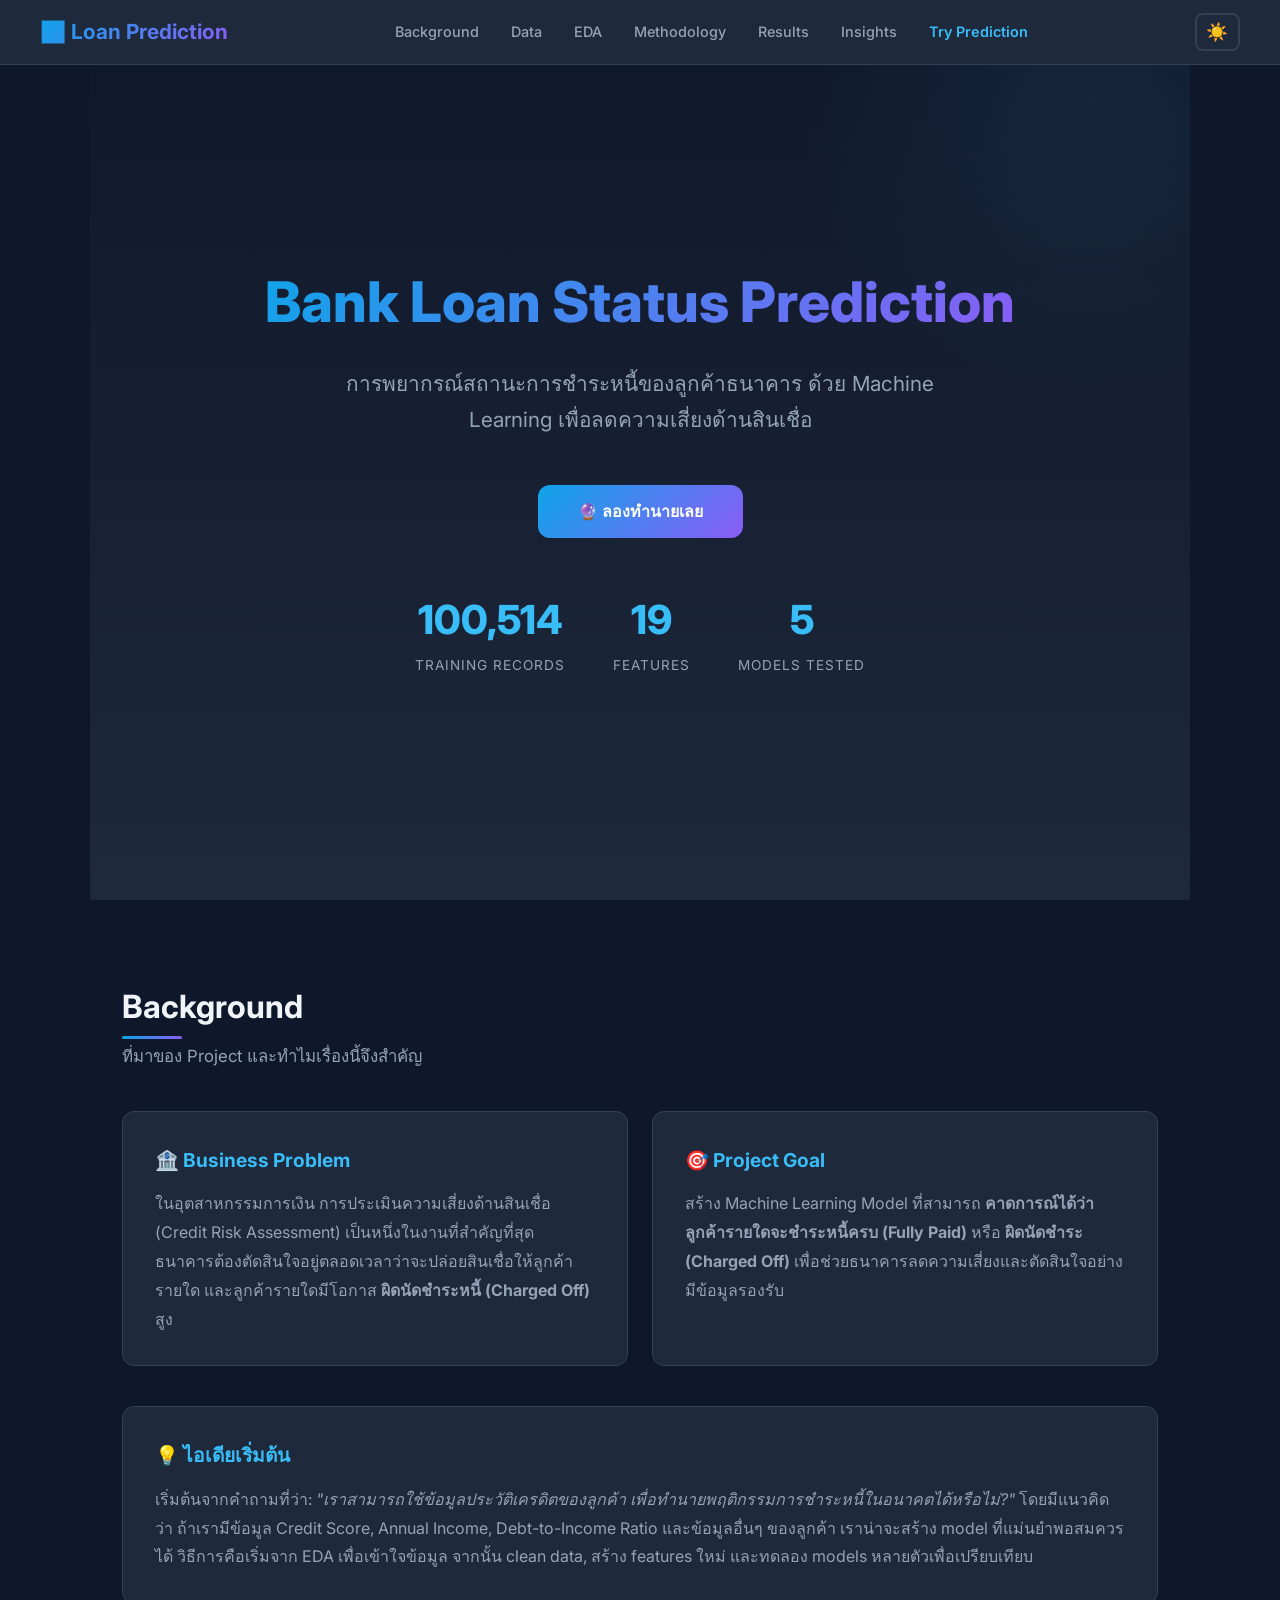
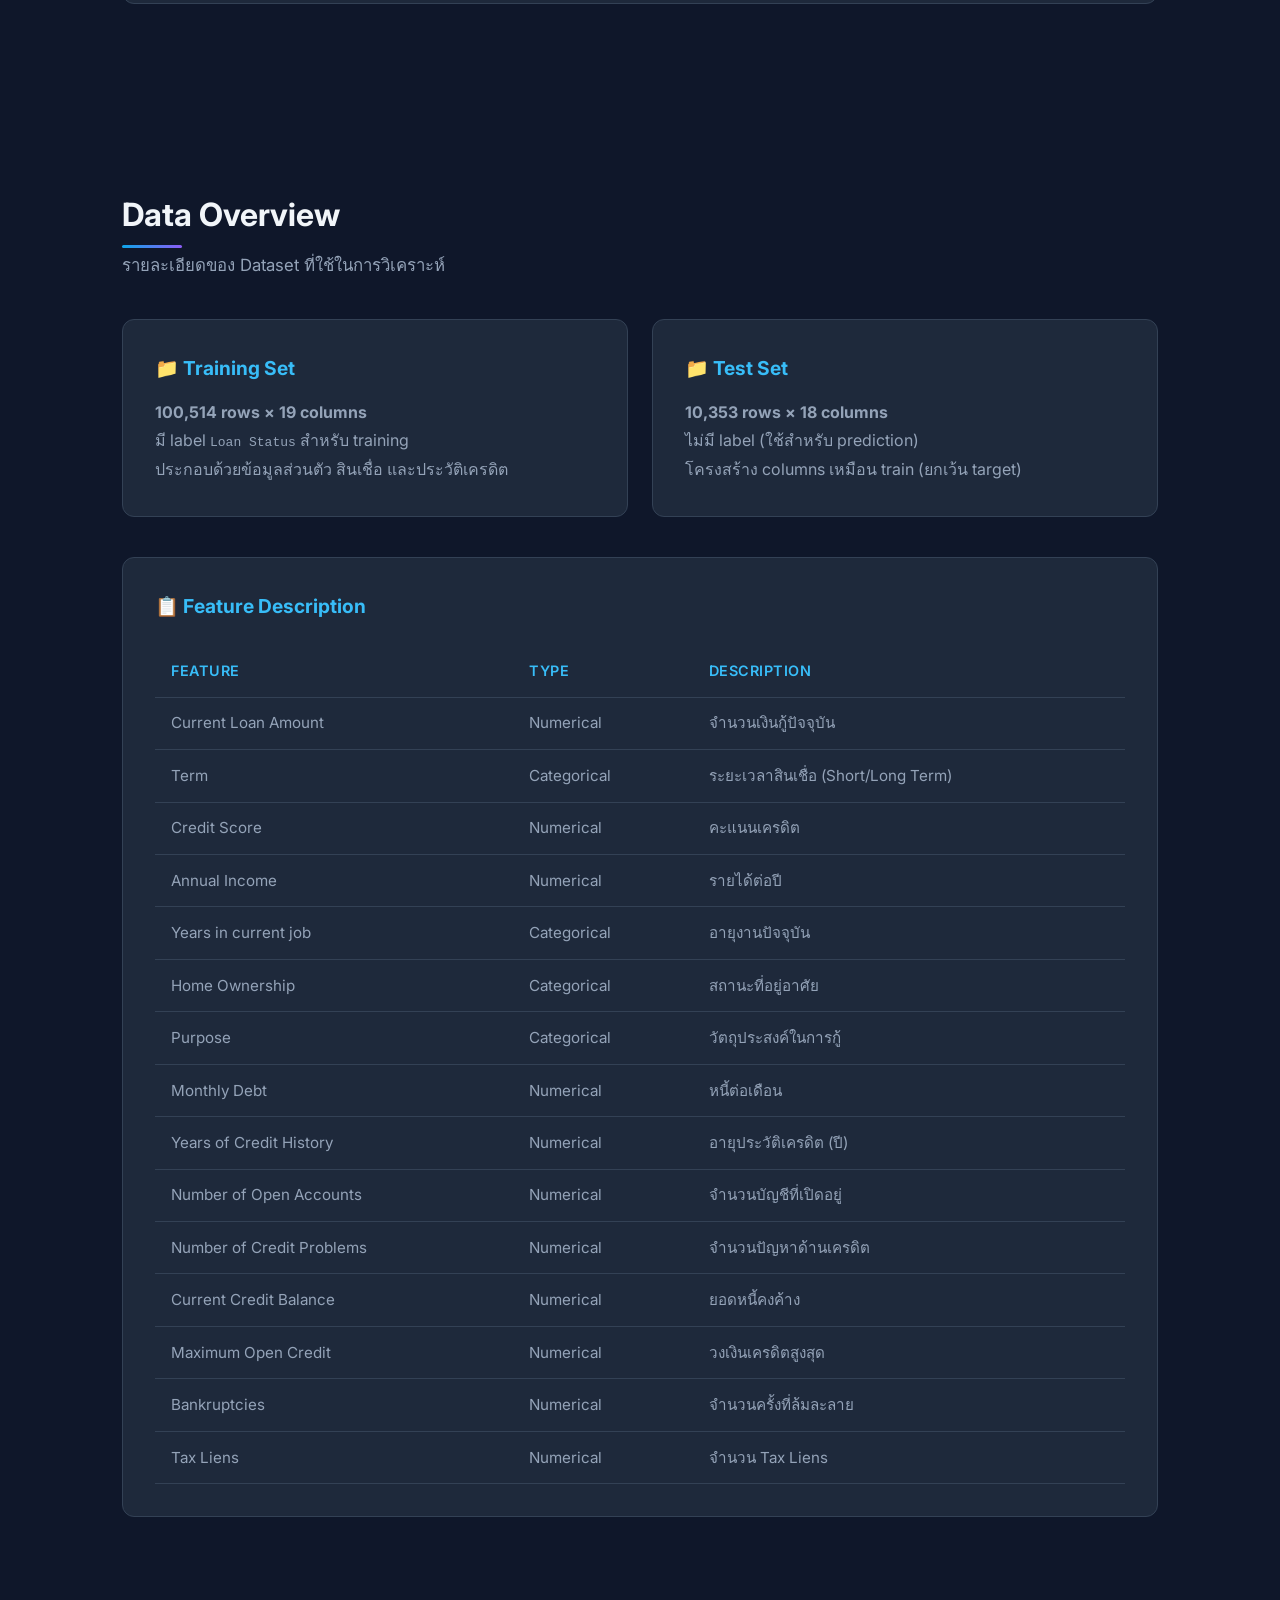
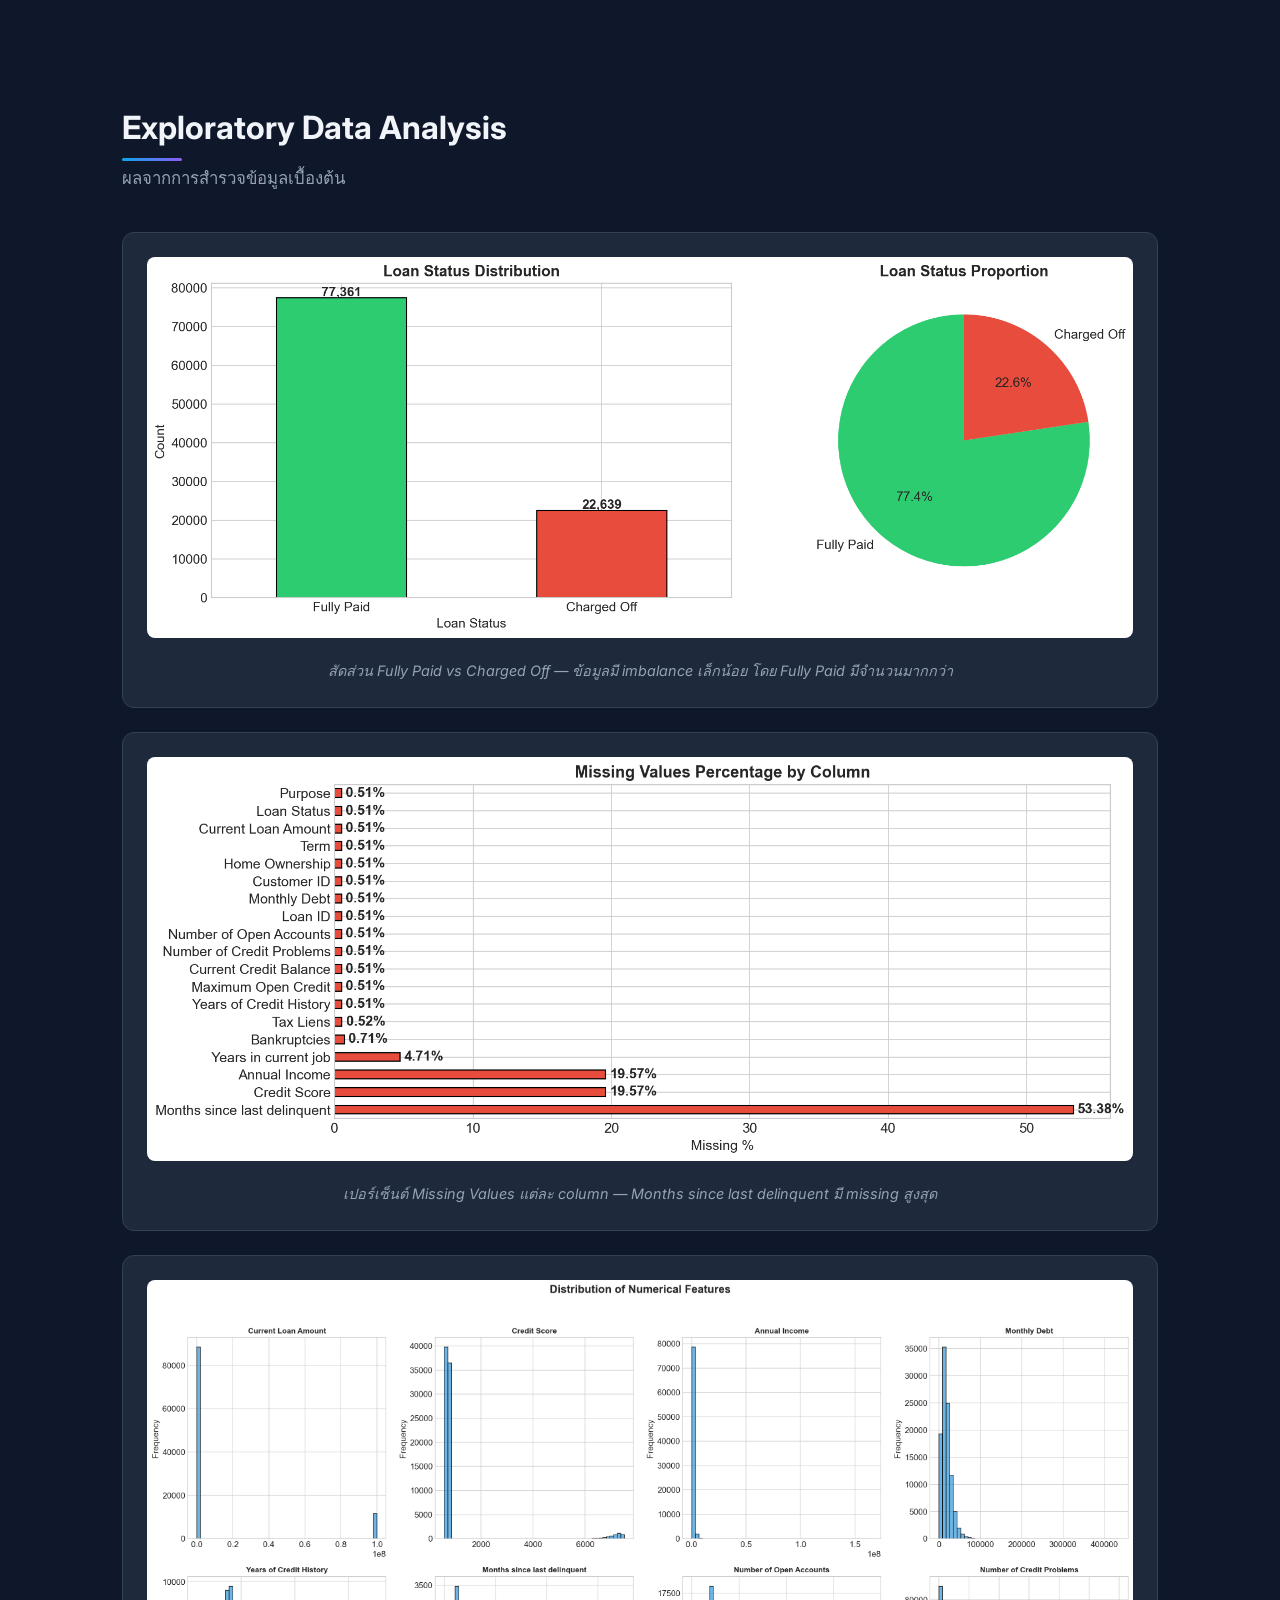
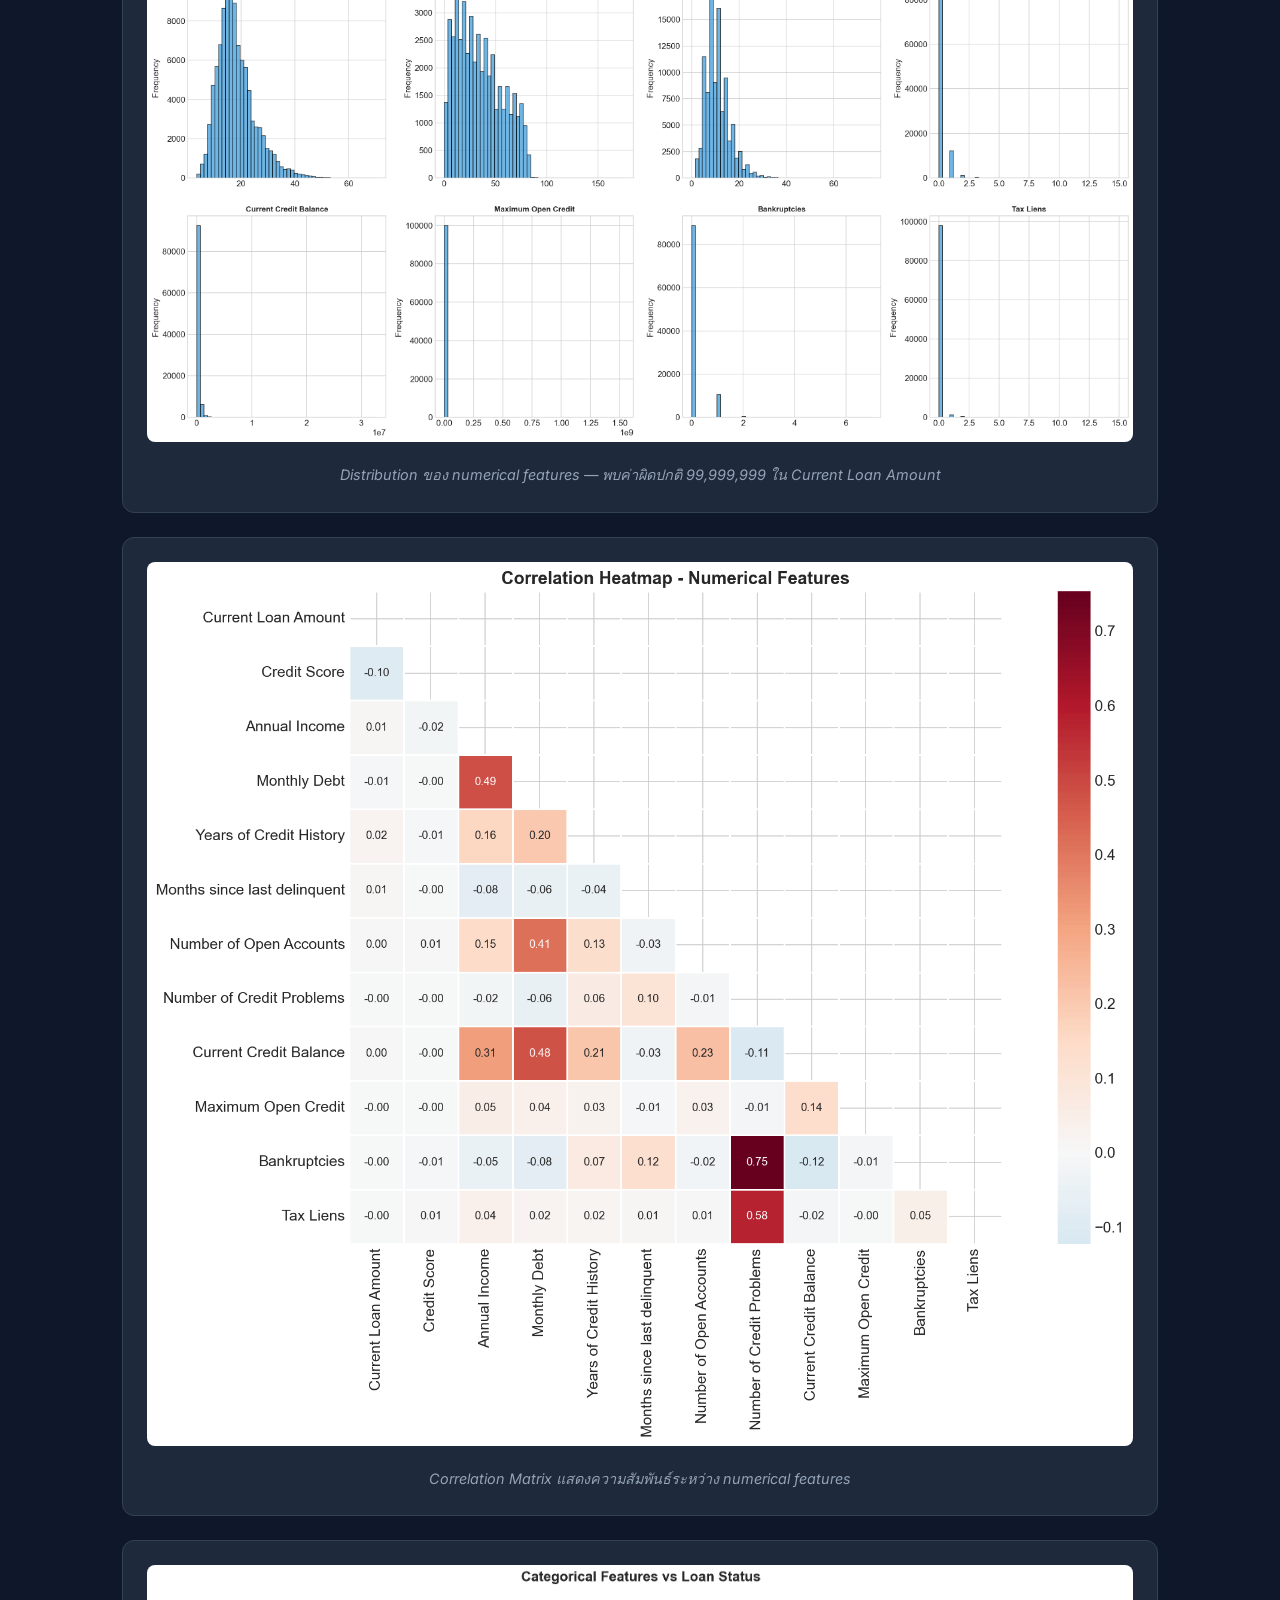
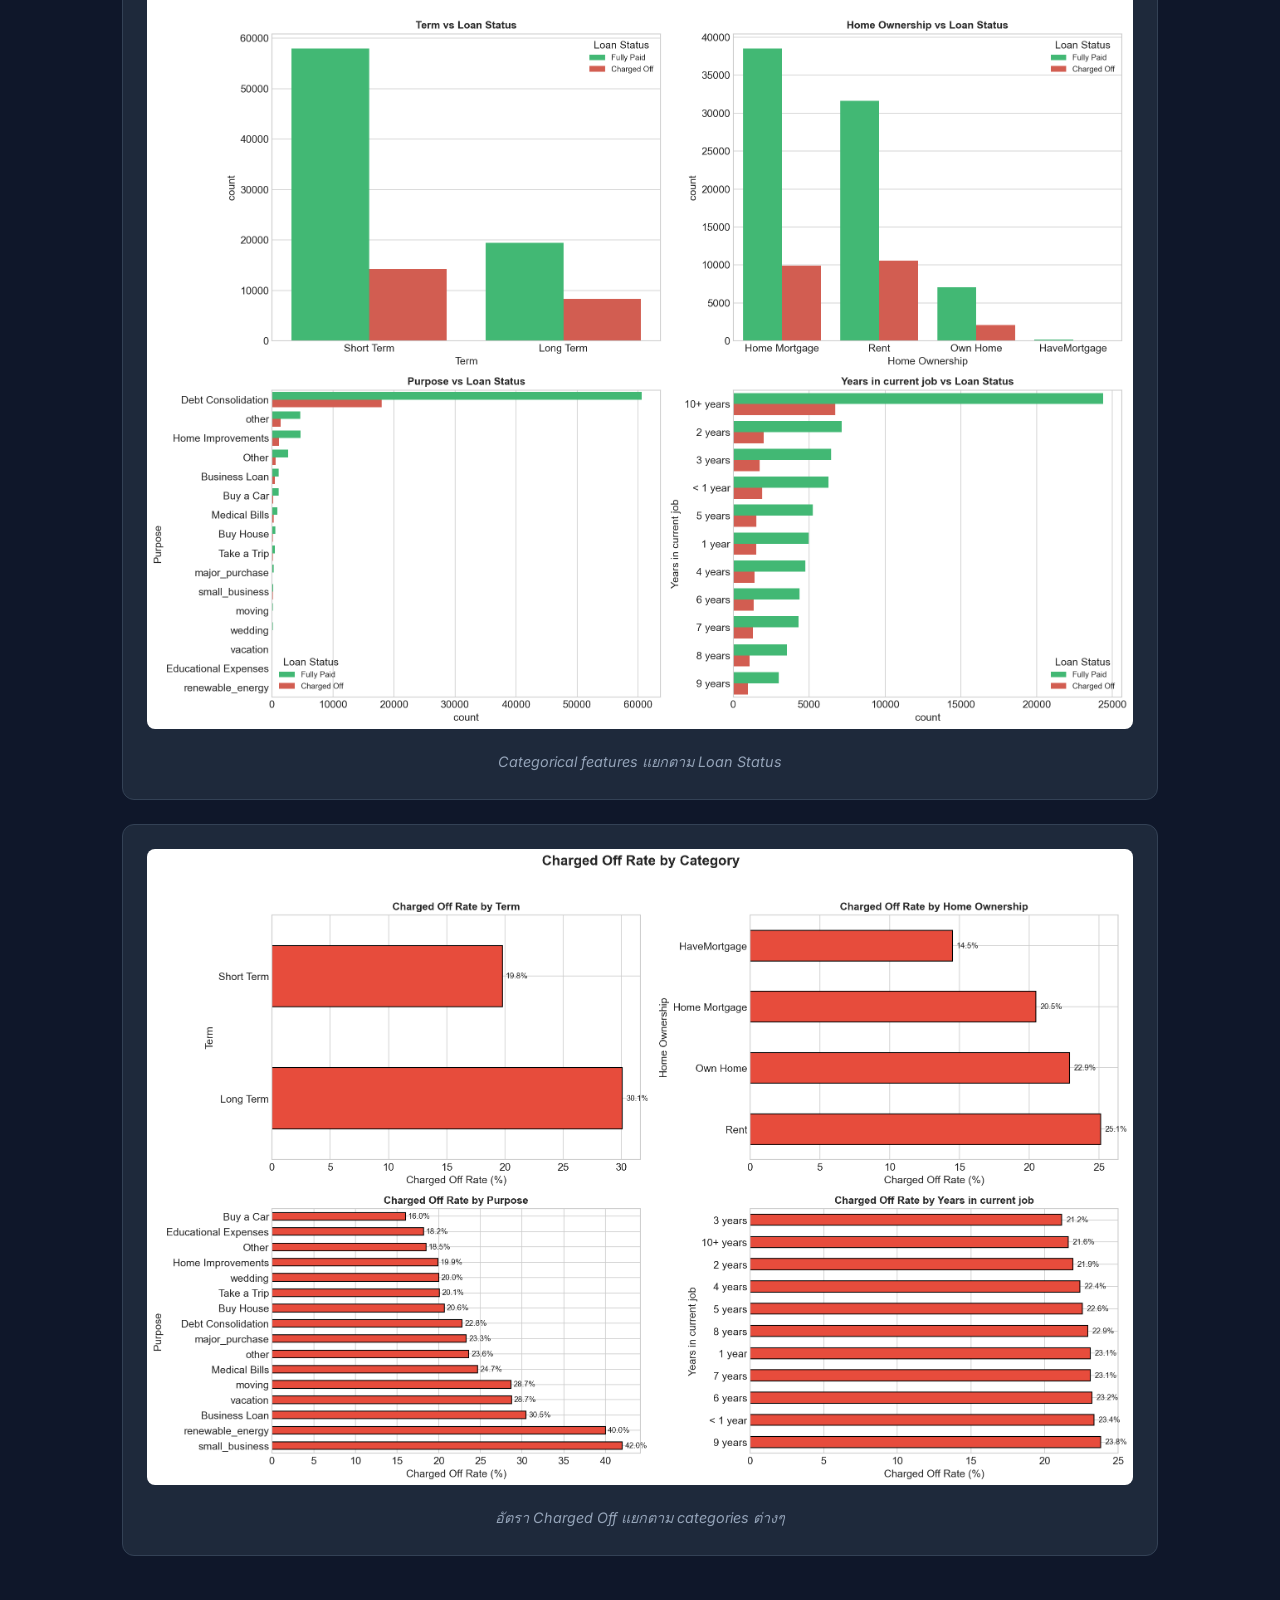
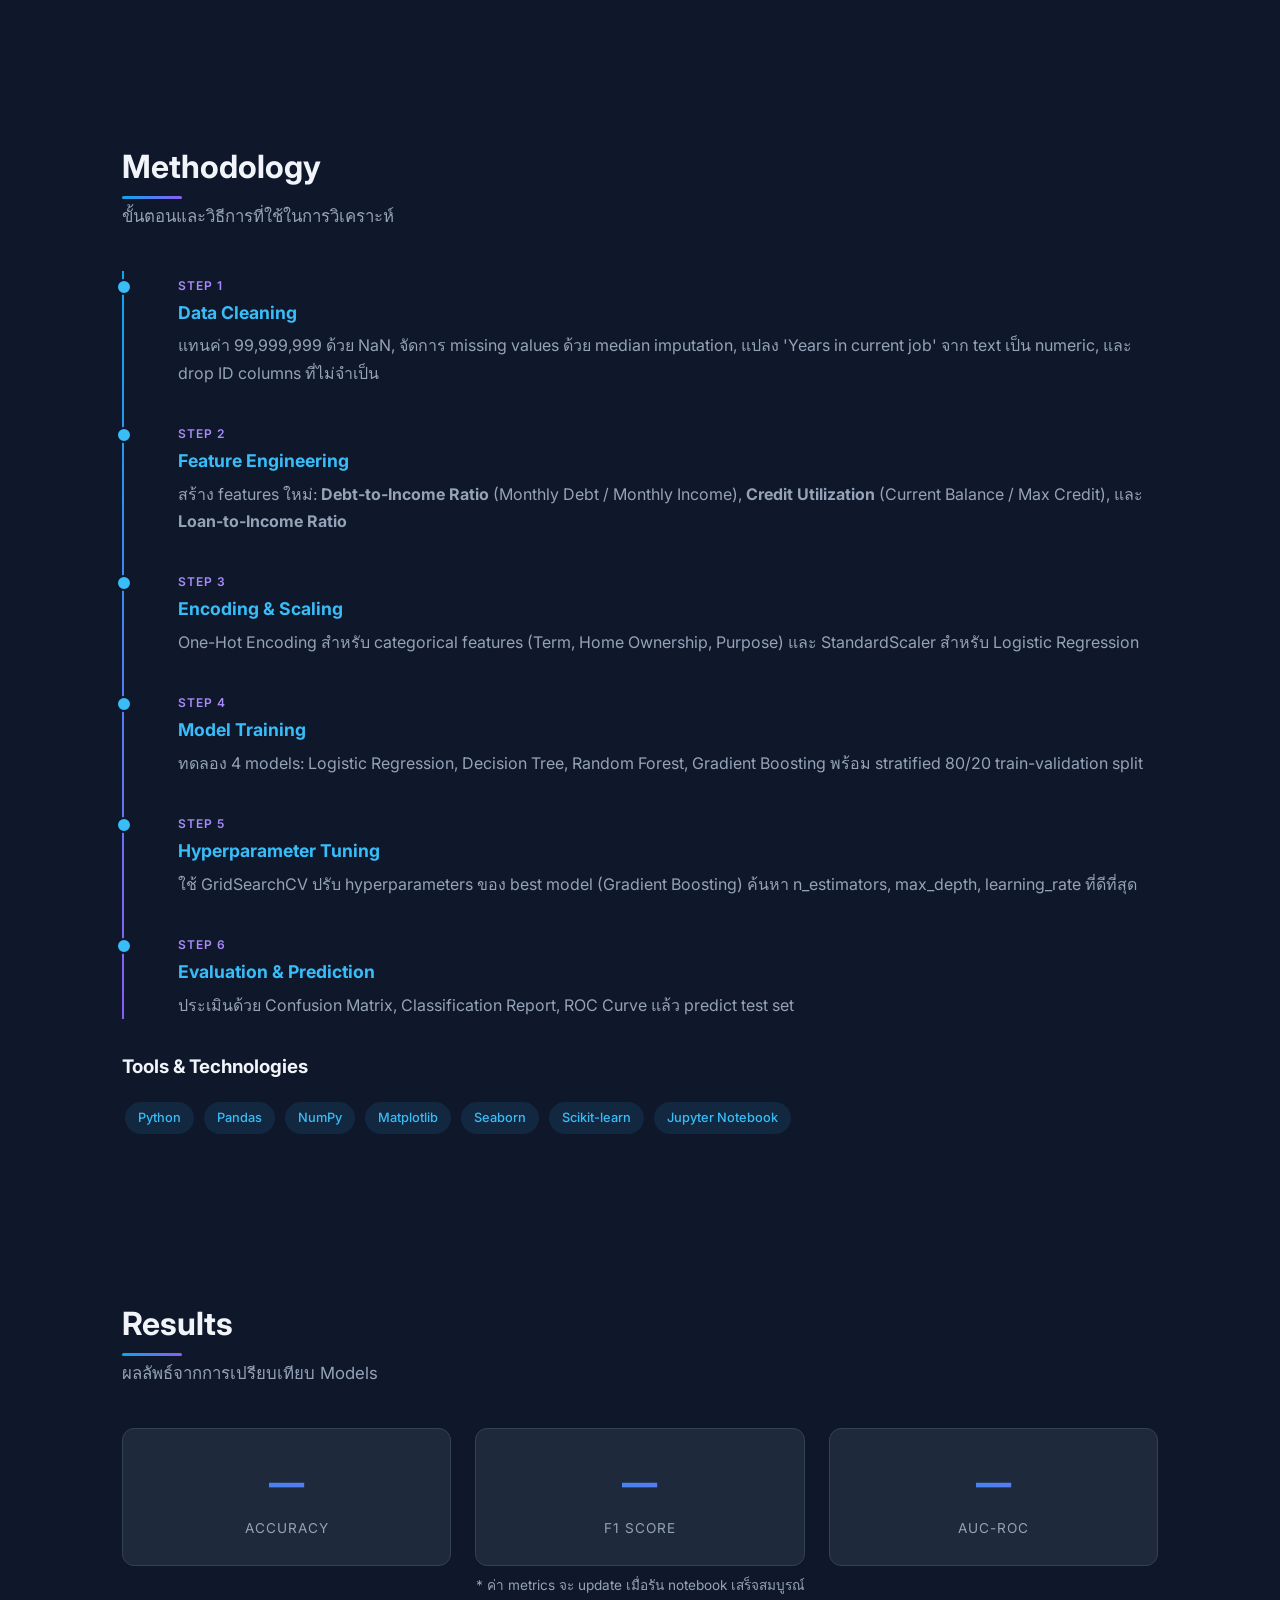
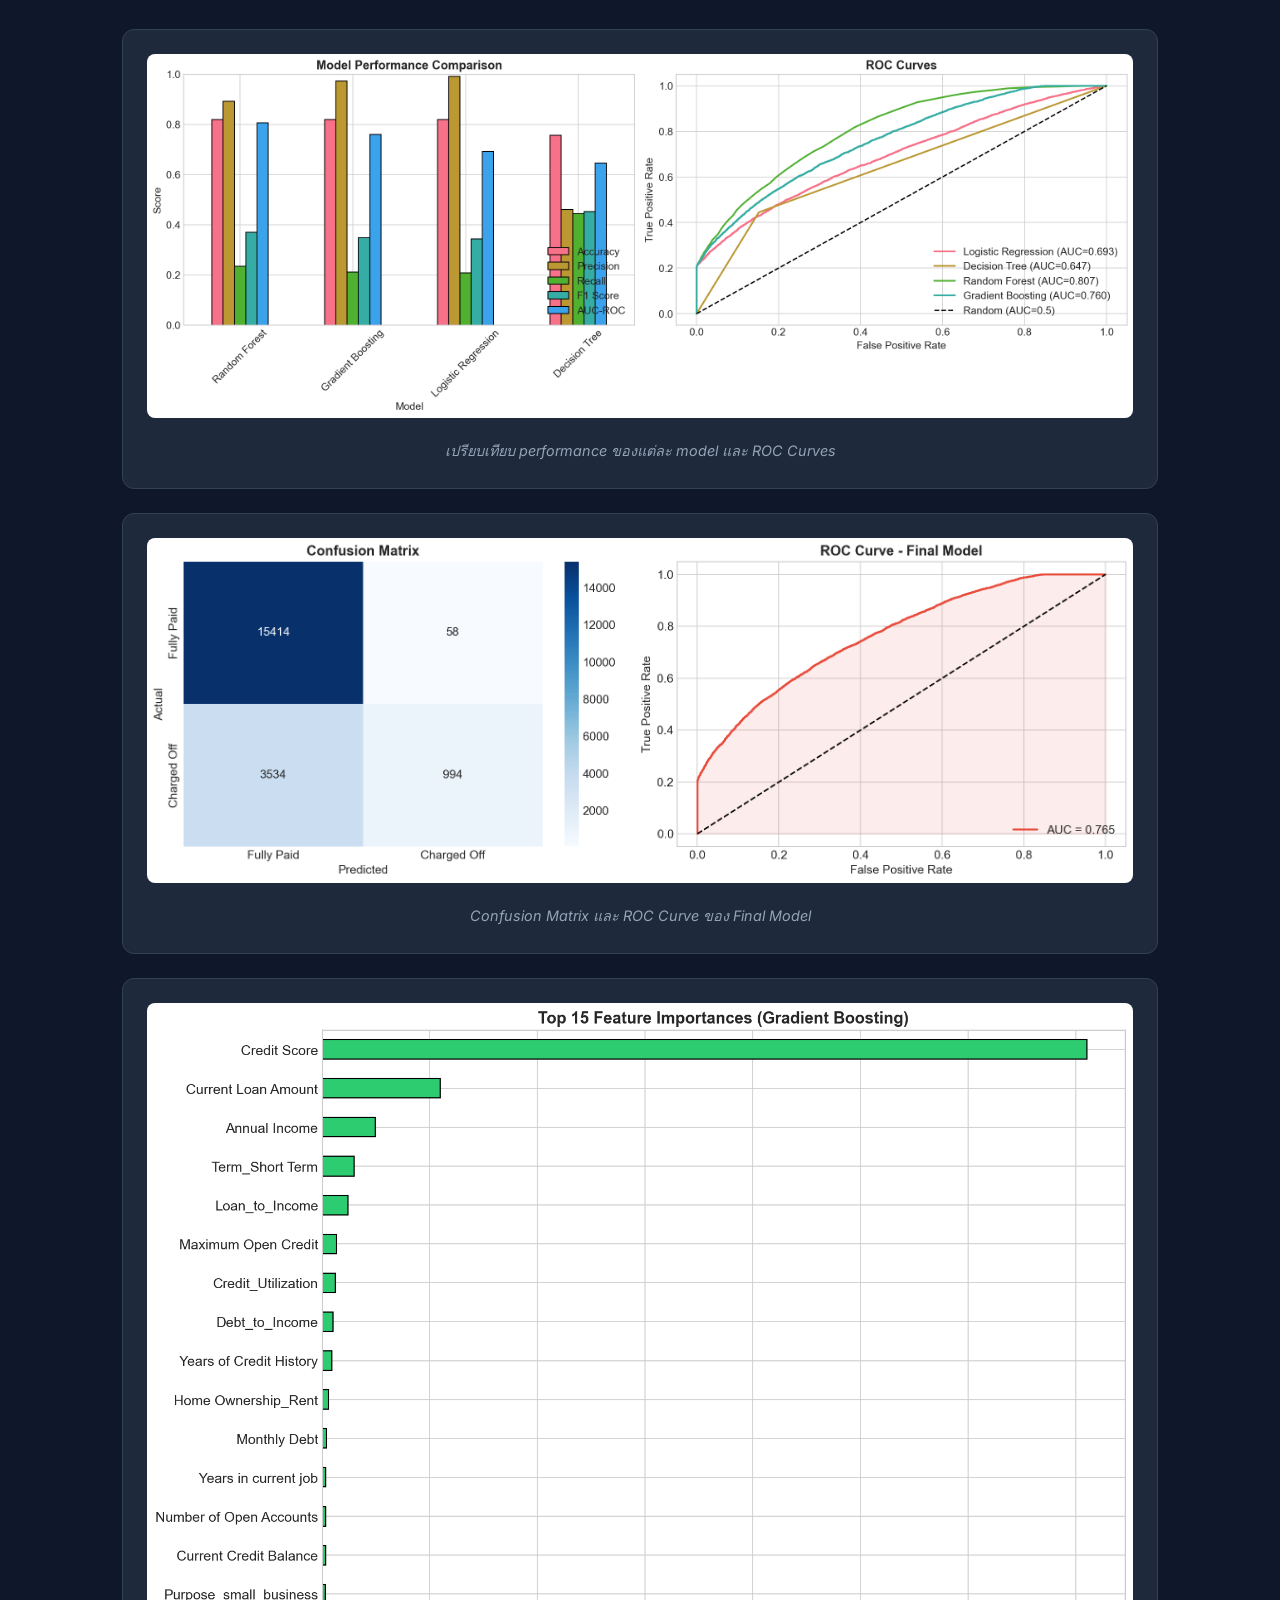
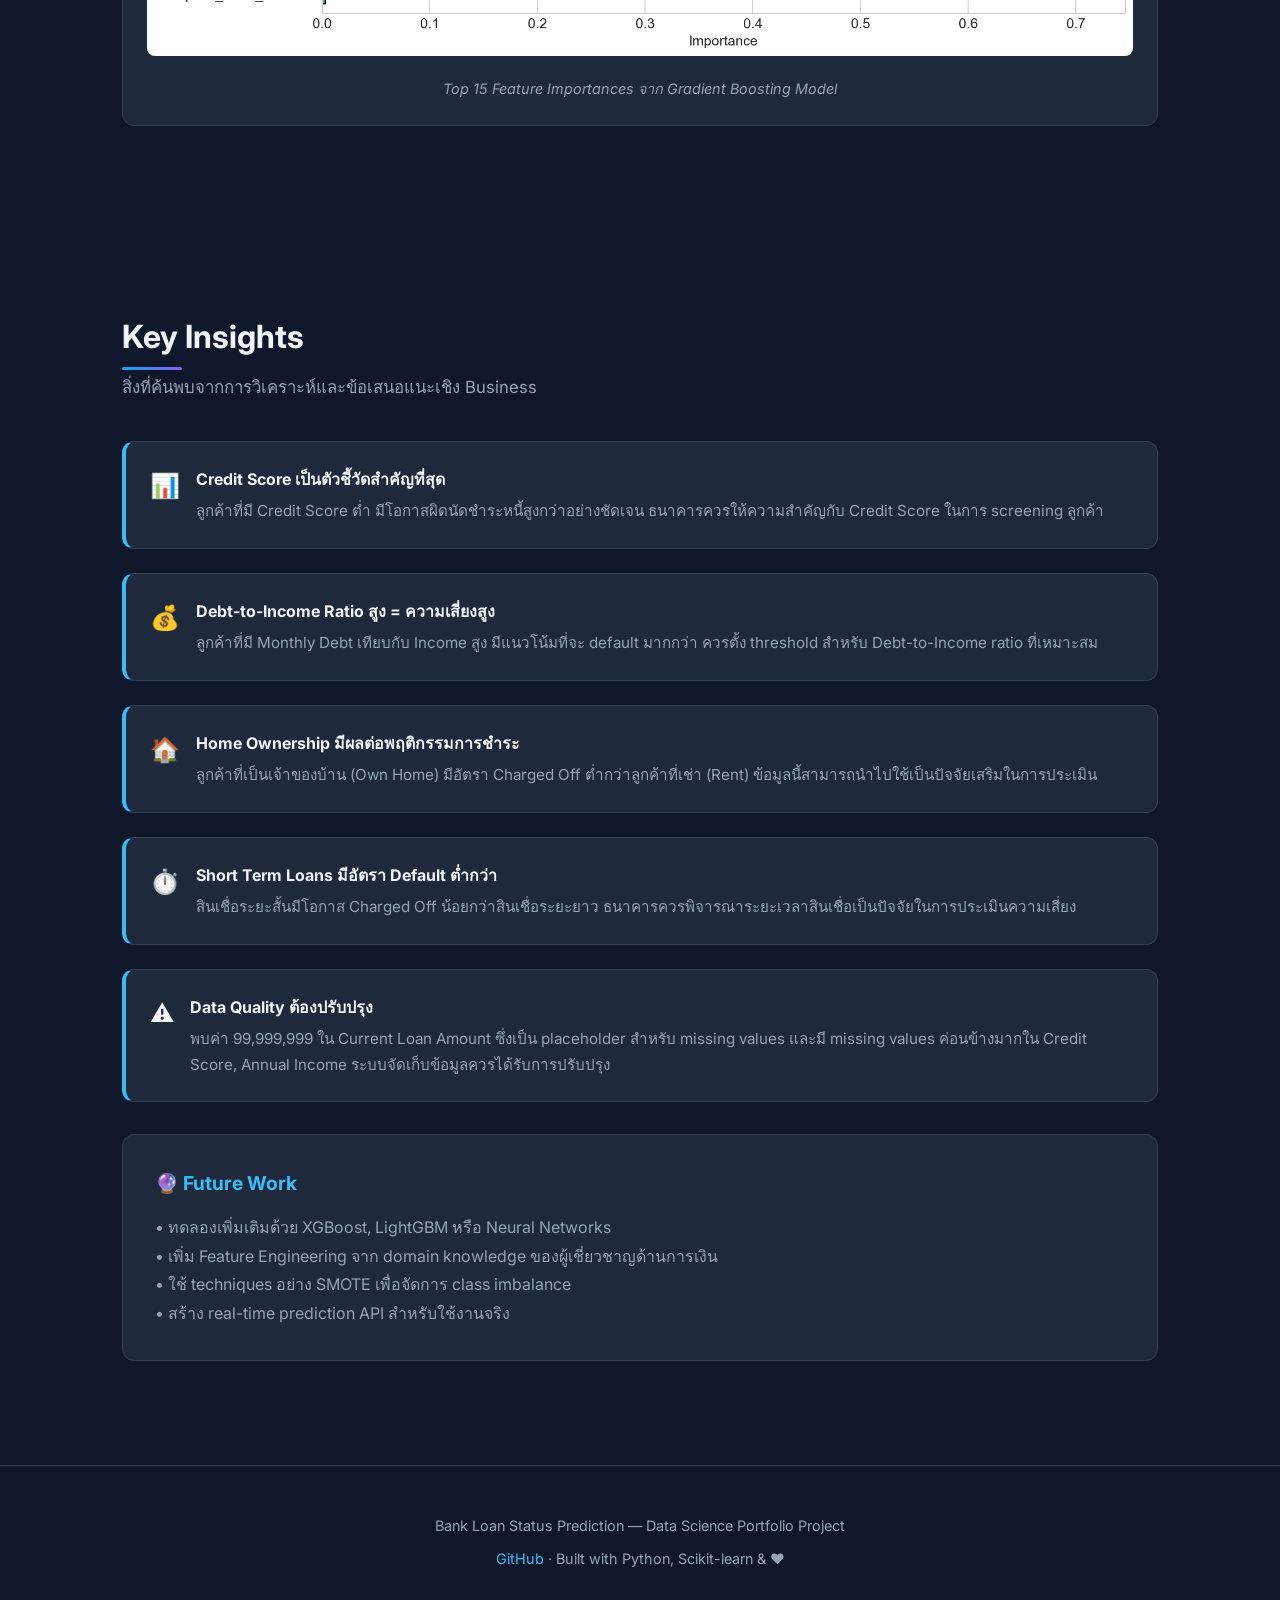
==== commit 28077593: "Add prediction page with interactive loan status prediction - predict.html: form to input loan data," ====
--- a/index.html
+++ b/index.html
@@ -14,7 +14,7 @@
     <!-- Navigation -->
     <nav>
         <div class="nav-container">
-            <div class="logo">📊 Loan Prediction</div>
+            <a href="index.html" class="logo">📊 Loan Prediction</a>
             <ul class="nav-links">
                 <li><a href="#background">Background</a></li>
                 <li><a href="#data">Data</a></li>
@@ -22,6 +22,7 @@
                 <li><a href="#methodology">Methodology</a></li>
                 <li><a href="#results">Results</a></li>
                 <li><a href="#insights">Insights</a></li>
+                <li><a href="predict.html" style="color:var(--accent);font-weight:600;">Try Prediction</a></li>
             </ul>
             <div style="display:flex;align-items:center;gap:0.8rem;">
                 <button class="theme-toggle" aria-label="Toggle theme">☀️</button>
@@ -37,6 +38,7 @@
         <div class="hero-content">
             <h1>Bank Loan Status Prediction</h1>
             <p class="tagline">การพยากรณ์สถานะการชำระหนี้ของลูกค้าธนาคาร ด้วย Machine Learning เพื่อลดความเสี่ยงด้านสินเชื่อ</p>
+            <a href="predict.html" class="predict-btn" style="display:inline-block;width:auto;padding:0.8rem 2.5rem;margin-top:1rem;text-decoration:none;font-size:1rem;">🔮 ลองทำนายเลย</a>
             <div class="stats">
                 <div class="stat-item">
                     <div class="stat-number" data-target="100514">0</div>
--- a/style.css
+++ b/style.css
@@ -461,6 +461,220 @@
     transform: translateY(0);
 }
 
+/* ===== Prediction Form ===== */
+.predict-form {
+    max-width: 900px;
+}
+
+.form-section {
+    background: var(--bg-card);
+    border: 1px solid var(--border);
+    border-radius: 12px;
+    padding: 1.5rem 2rem;
+    margin-bottom: 1.5rem;
+}
+
+.form-section-title {
+    color: var(--accent);
+    font-size: 1rem;
+    font-weight: 600;
+    margin-bottom: 1rem;
+    text-transform: uppercase;
+    letter-spacing: 0.5px;
+}
+
+.form-grid {
+    display: grid;
+    grid-template-columns: repeat(auto-fill, minmax(220px, 1fr));
+    gap: 1.2rem;
+}
+
+.form-group {
+    display: flex;
+    flex-direction: column;
+}
+
+.form-group label {
+    font-size: 0.85rem;
+    color: var(--text-secondary);
+    margin-bottom: 0.4rem;
+    font-weight: 500;
+}
+
+.form-group input,
+.form-group select {
+    padding: 0.7rem 1rem;
+    border: 1px solid var(--border);
+    border-radius: 8px;
+    background: var(--bg-primary);
+    color: var(--text-primary);
+    font-size: 0.95rem;
+    font-family: inherit;
+    transition: border-color 0.3s;
+}
+
+.form-group input:focus,
+.form-group select:focus {
+    outline: none;
+    border-color: var(--accent);
+    box-shadow: 0 0 0 3px rgba(56, 189, 248, 0.15);
+}
+
+.form-group input::placeholder {
+    color: var(--text-secondary);
+    opacity: 0.5;
+}
+
+.predict-btn {
+    display: block;
+    width: 100%;
+    padding: 1rem;
+    margin-top: 0.5rem;
+    border: none;
+    border-radius: 12px;
+    background: linear-gradient(135deg, var(--gradient-start), var(--gradient-end));
+    color: white;
+    font-size: 1.1rem;
+    font-weight: 700;
+    font-family: inherit;
+    cursor: pointer;
+    transition: transform 0.2s, box-shadow 0.2s;
+}
+
+.predict-btn:hover {
+    transform: translateY(-2px);
+    box-shadow: 0 6px 20px rgba(14, 165, 233, 0.3);
+}
+
+.predict-btn:active {
+    transform: translateY(0);
+}
+
+/* ===== Result Card ===== */
+.result-card {
+    text-align: center;
+    padding: 3rem 2rem;
+    border-radius: 16px;
+    border: 2px solid var(--border);
+    background: var(--bg-card);
+    max-width: 600px;
+    margin: 0 auto;
+}
+
+.result-card.result-success {
+    border-color: #10b981;
+    background: linear-gradient(180deg, rgba(16, 185, 129, 0.05) 0%, var(--bg-card) 100%);
+}
+
+.result-card.result-danger {
+    border-color: #ef4444;
+    background: linear-gradient(180deg, rgba(239, 68, 68, 0.05) 0%, var(--bg-card) 100%);
+}
+
+.result-icon {
+    font-size: 3.5rem;
+    margin-bottom: 0.5rem;
+}
+
+.result-card h2 {
+    font-size: 2rem;
+    margin-bottom: 0.5rem;
+}
+
+.result-success h2 { color: #10b981; }
+.result-danger h2 { color: #ef4444; }
+
+.result-card p {
+    color: var(--text-secondary);
+    margin-bottom: 1.5rem;
+}
+
+.result-meter {
+    max-width: 400px;
+    margin: 0 auto;
+}
+
+.meter-label {
+    display: flex;
+    justify-content: space-between;
+    font-size: 0.8rem;
+    color: var(--text-secondary);
+    margin-bottom: 0.4rem;
+}
+
+.meter-bar {
+    height: 12px;
+    background: var(--bg-primary);
+    border-radius: 6px;
+    overflow: hidden;
+    border: 1px solid var(--border);
+}
+
+.meter-fill {
+    height: 100%;
+    border-radius: 6px;
+    transition: width 0.8s ease;
+}
+
+.meter-value {
+    margin-top: 0.5rem;
+    font-size: 0.9rem;
+    color: var(--text-secondary);
+    font-weight: 600;
+}
+
+/* ===== Status Badge ===== */
+.status-badge {
+    display: inline-block;
+    padding: 0.25rem 0.7rem;
+    border-radius: 20px;
+    font-size: 0.8rem;
+    font-weight: 600;
+}
+
+.badge-success {
+    background: rgba(16, 185, 129, 0.15);
+    color: #10b981;
+}
+
+.badge-danger {
+    background: rgba(239, 68, 68, 0.15);
+    color: #ef4444;
+}
+
+/* ===== Clear Button ===== */
+.clear-btn {
+    padding: 0.5rem 1rem;
+    border: 1px solid var(--accent-red);
+    border-radius: 8px;
+    background: transparent;
+    color: var(--accent-red);
+    font-size: 0.85rem;
+    font-family: inherit;
+    cursor: pointer;
+    transition: background 0.3s;
+}
+
+.clear-btn:hover {
+    background: rgba(248, 113, 113, 0.1);
+}
+
+/* ===== Table Wrapper ===== */
+.table-wrapper {
+    overflow-x: auto;
+    border-radius: 12px;
+    border: 1px solid var(--border);
+}
+
+.table-wrapper .data-table {
+    margin-top: 0;
+}
+
+/* ===== Logo Link ===== */
+nav .logo {
+    text-decoration: none;
+}
+
 /* ===== Responsive ===== */
 @media (max-width: 768px) {
     .hero h1 {
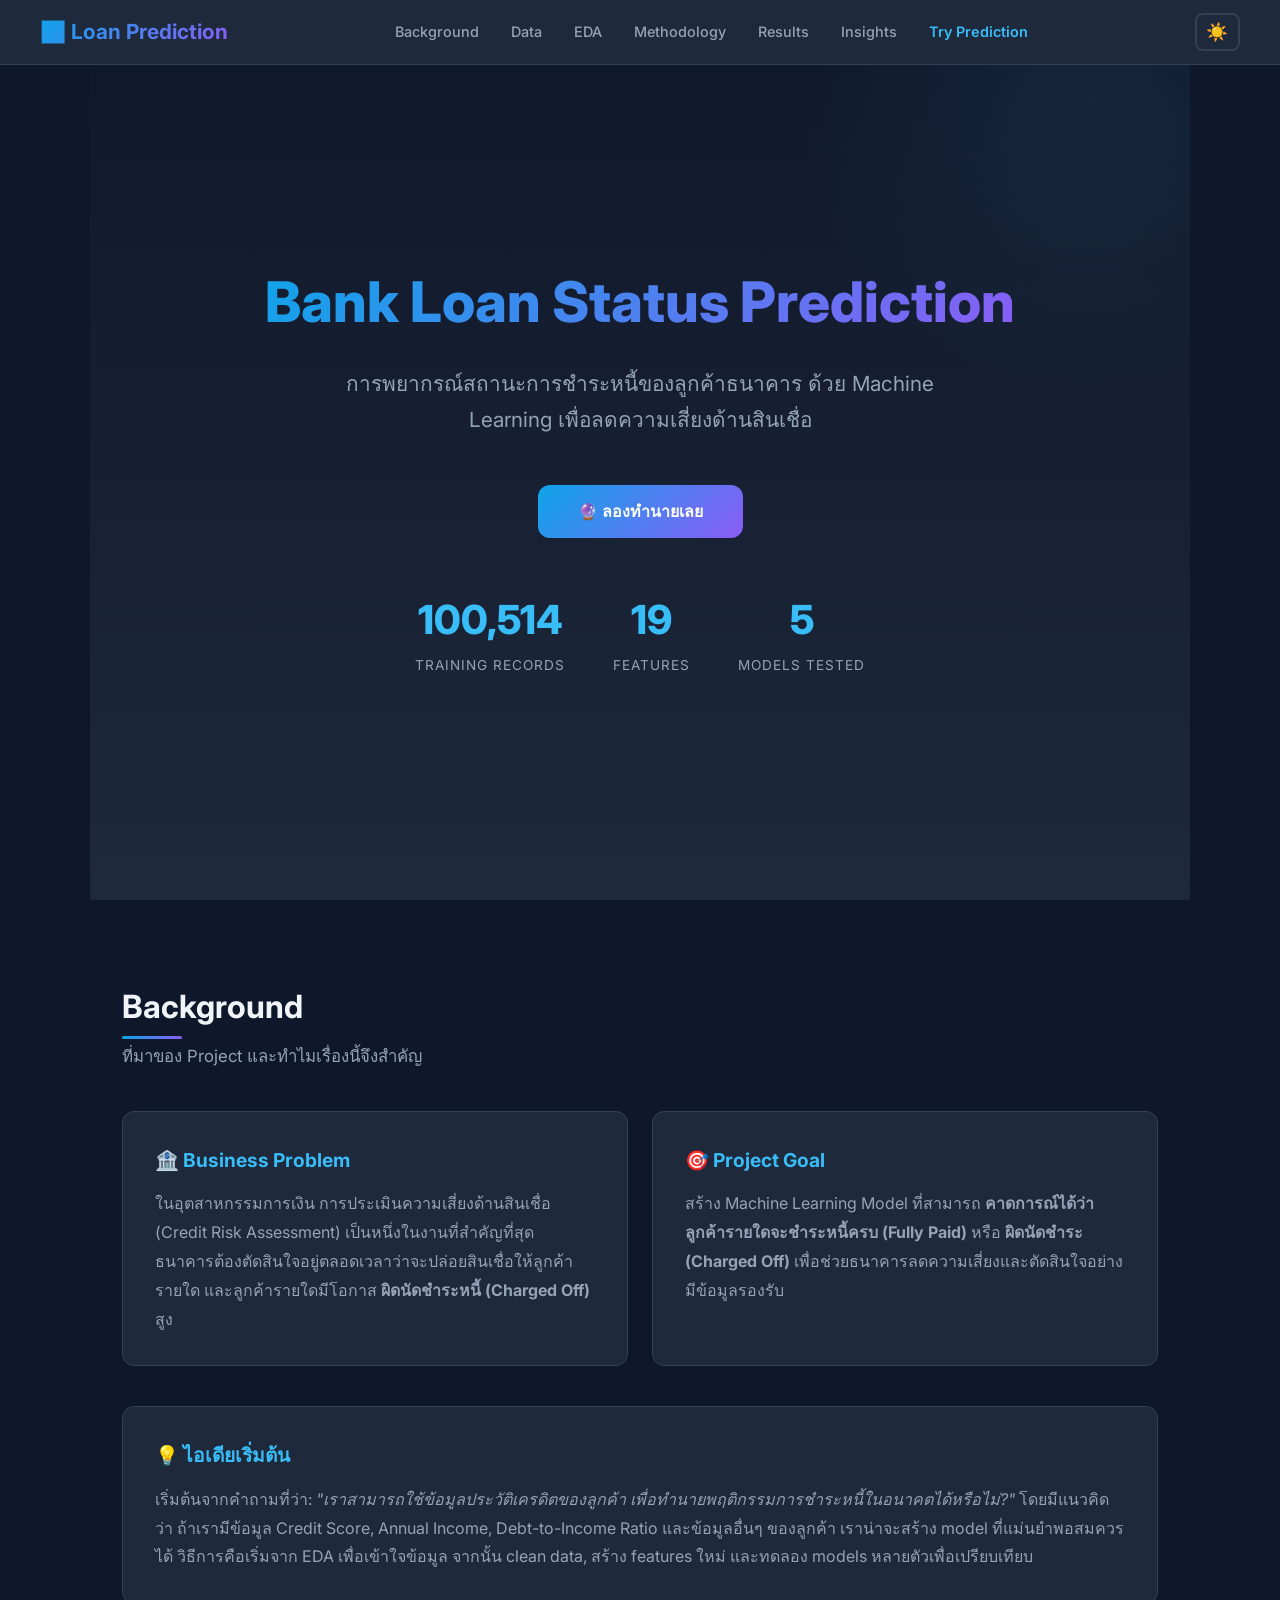
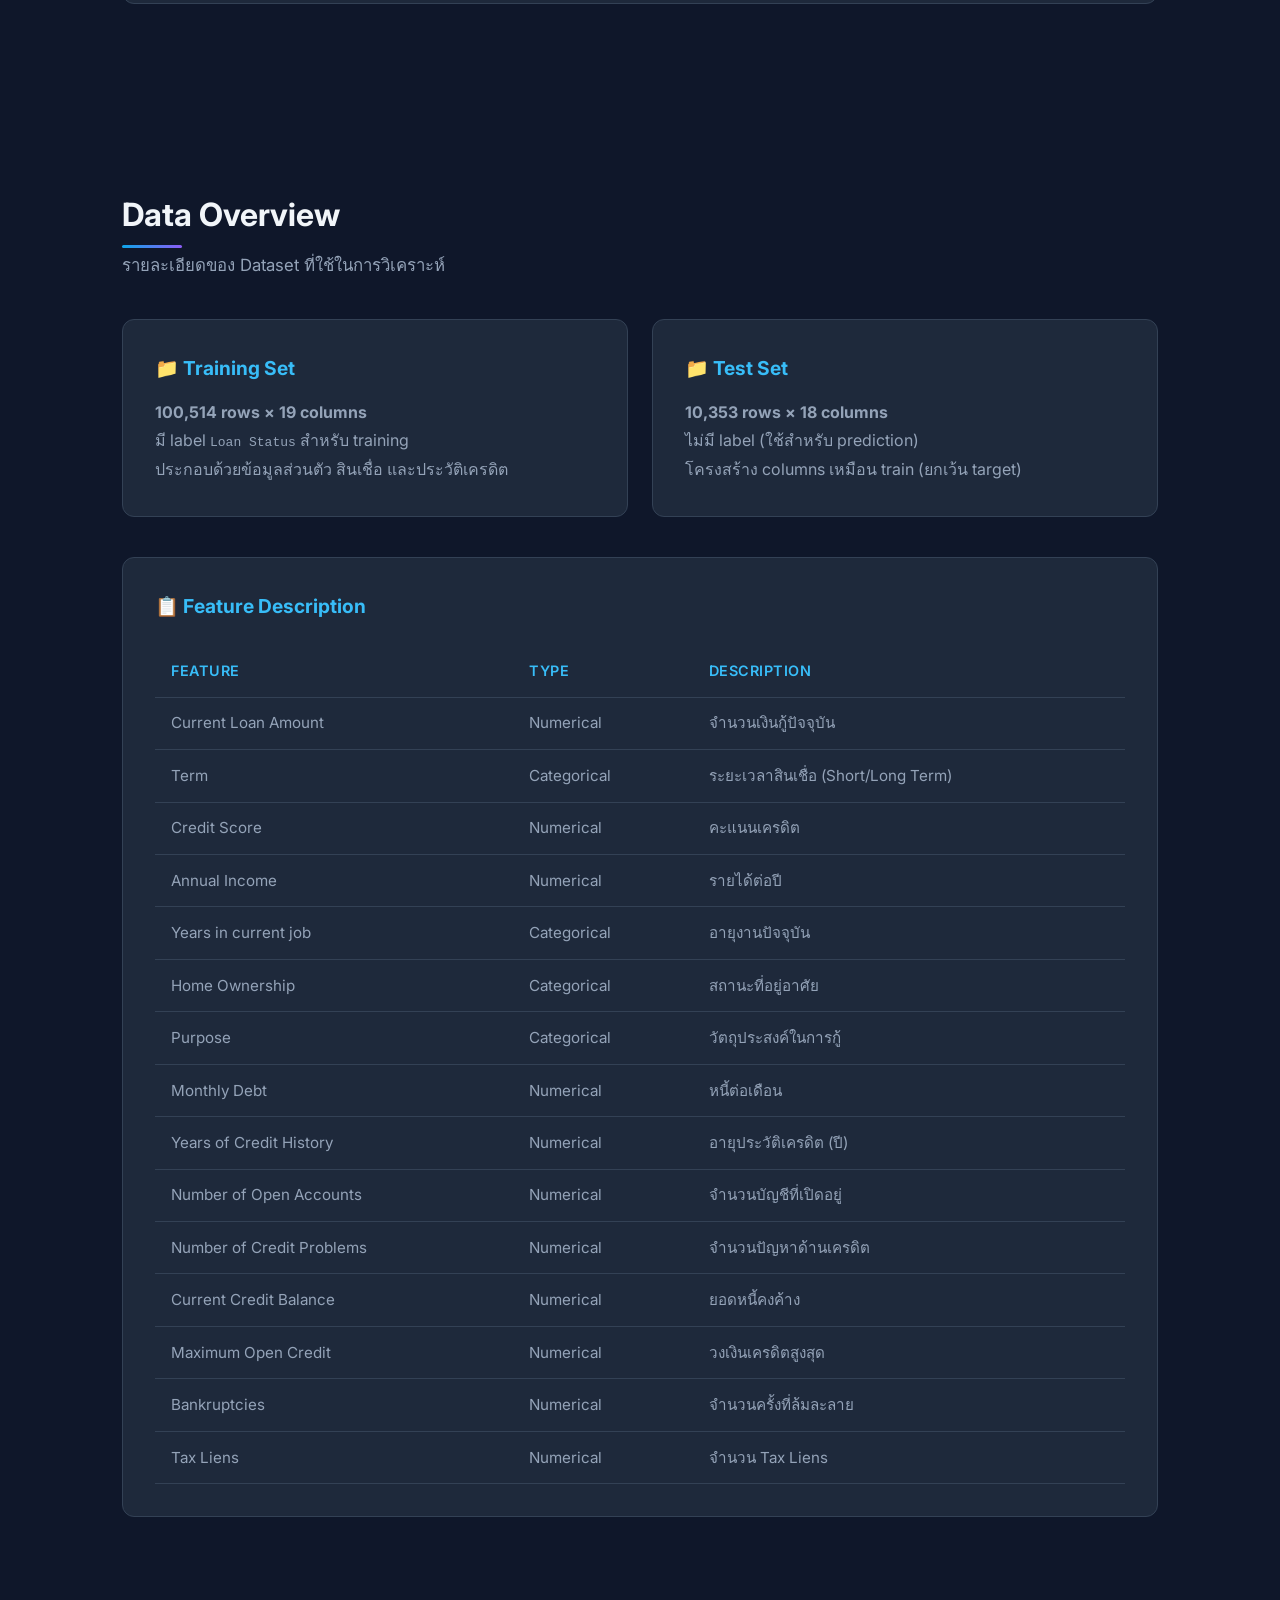
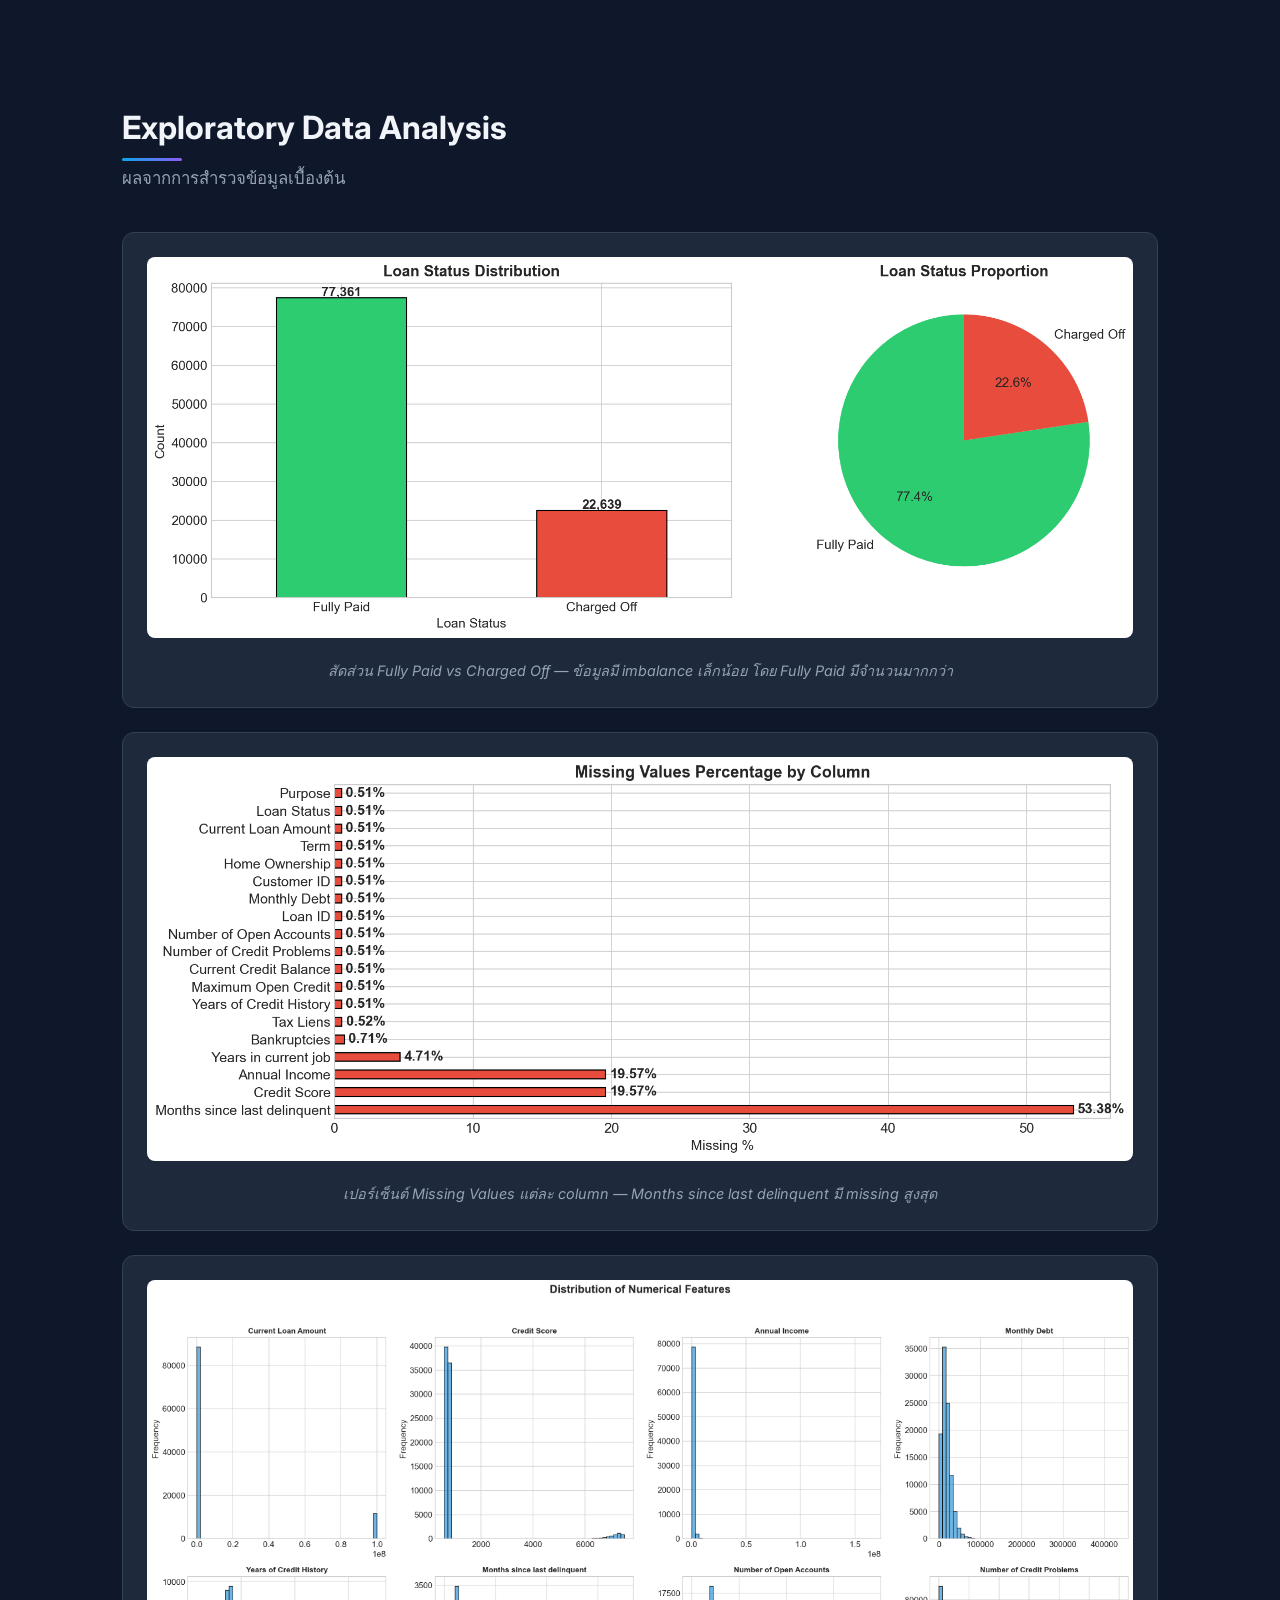
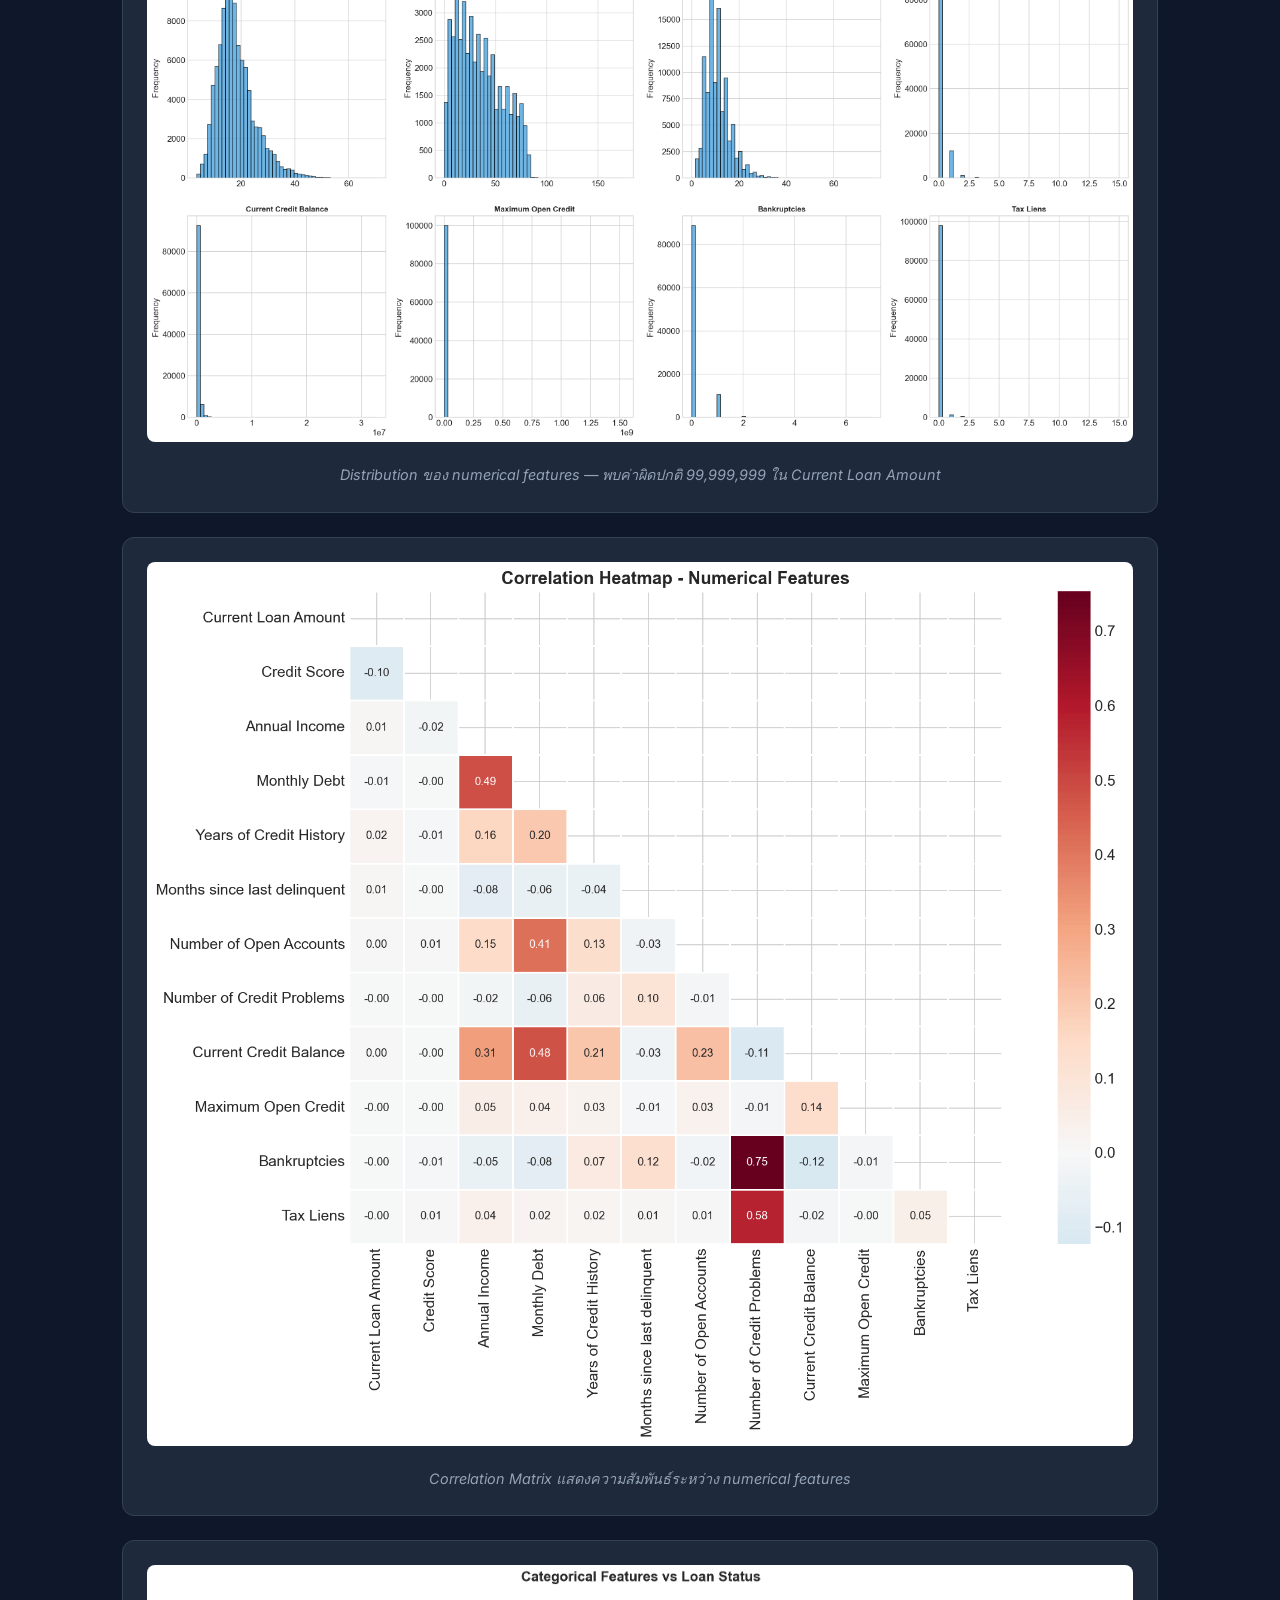
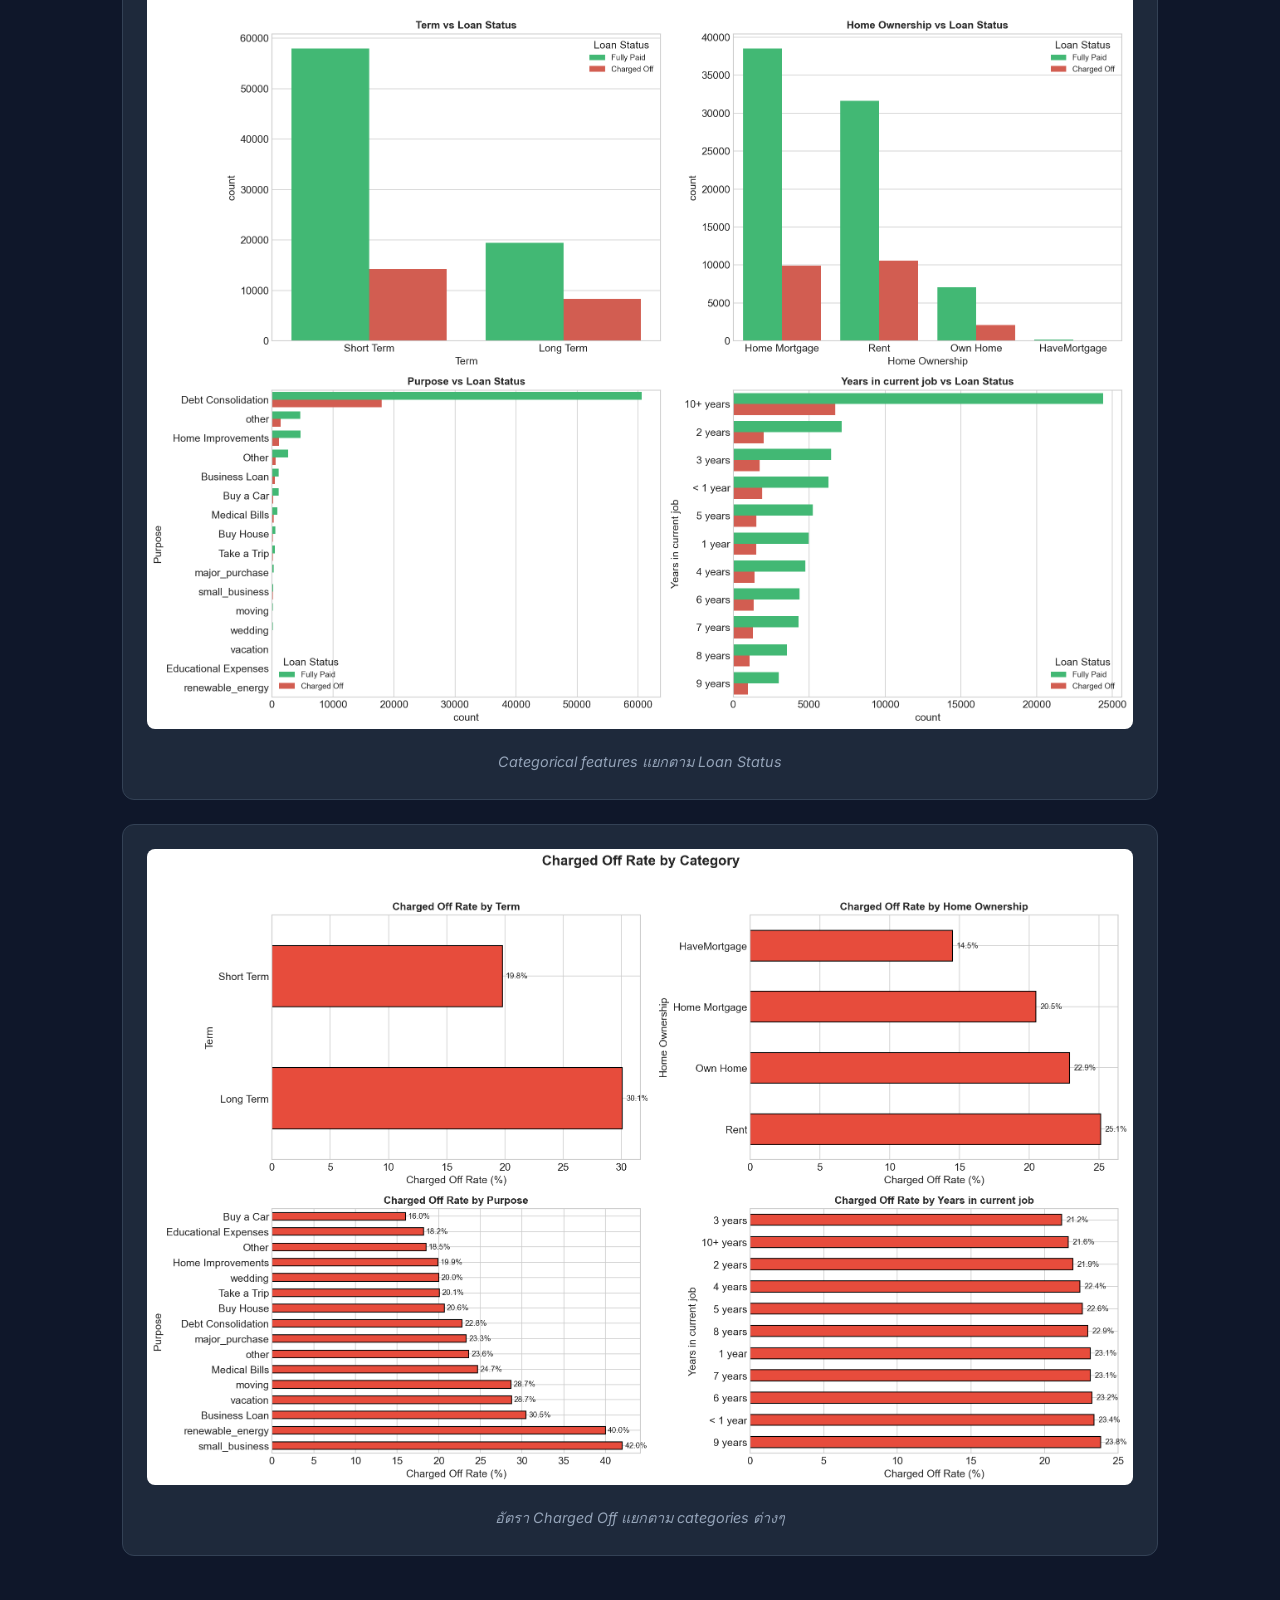
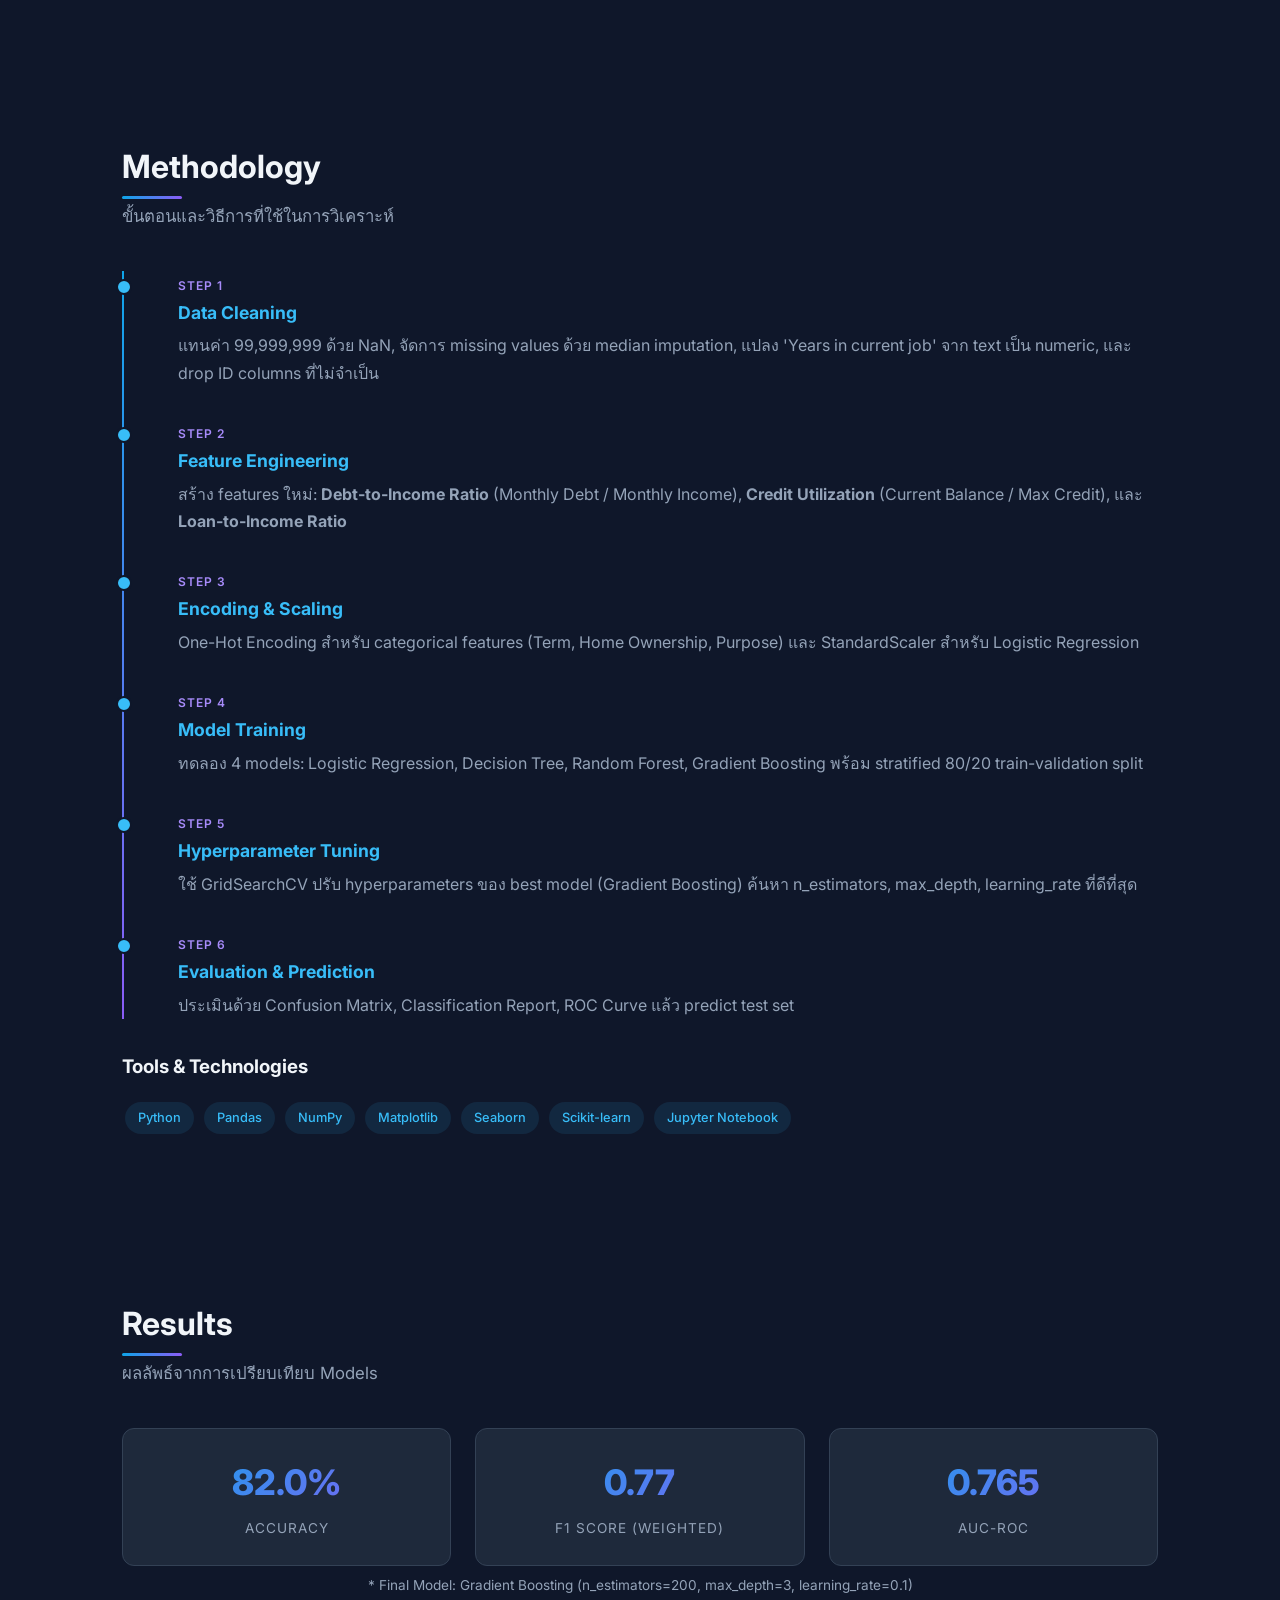
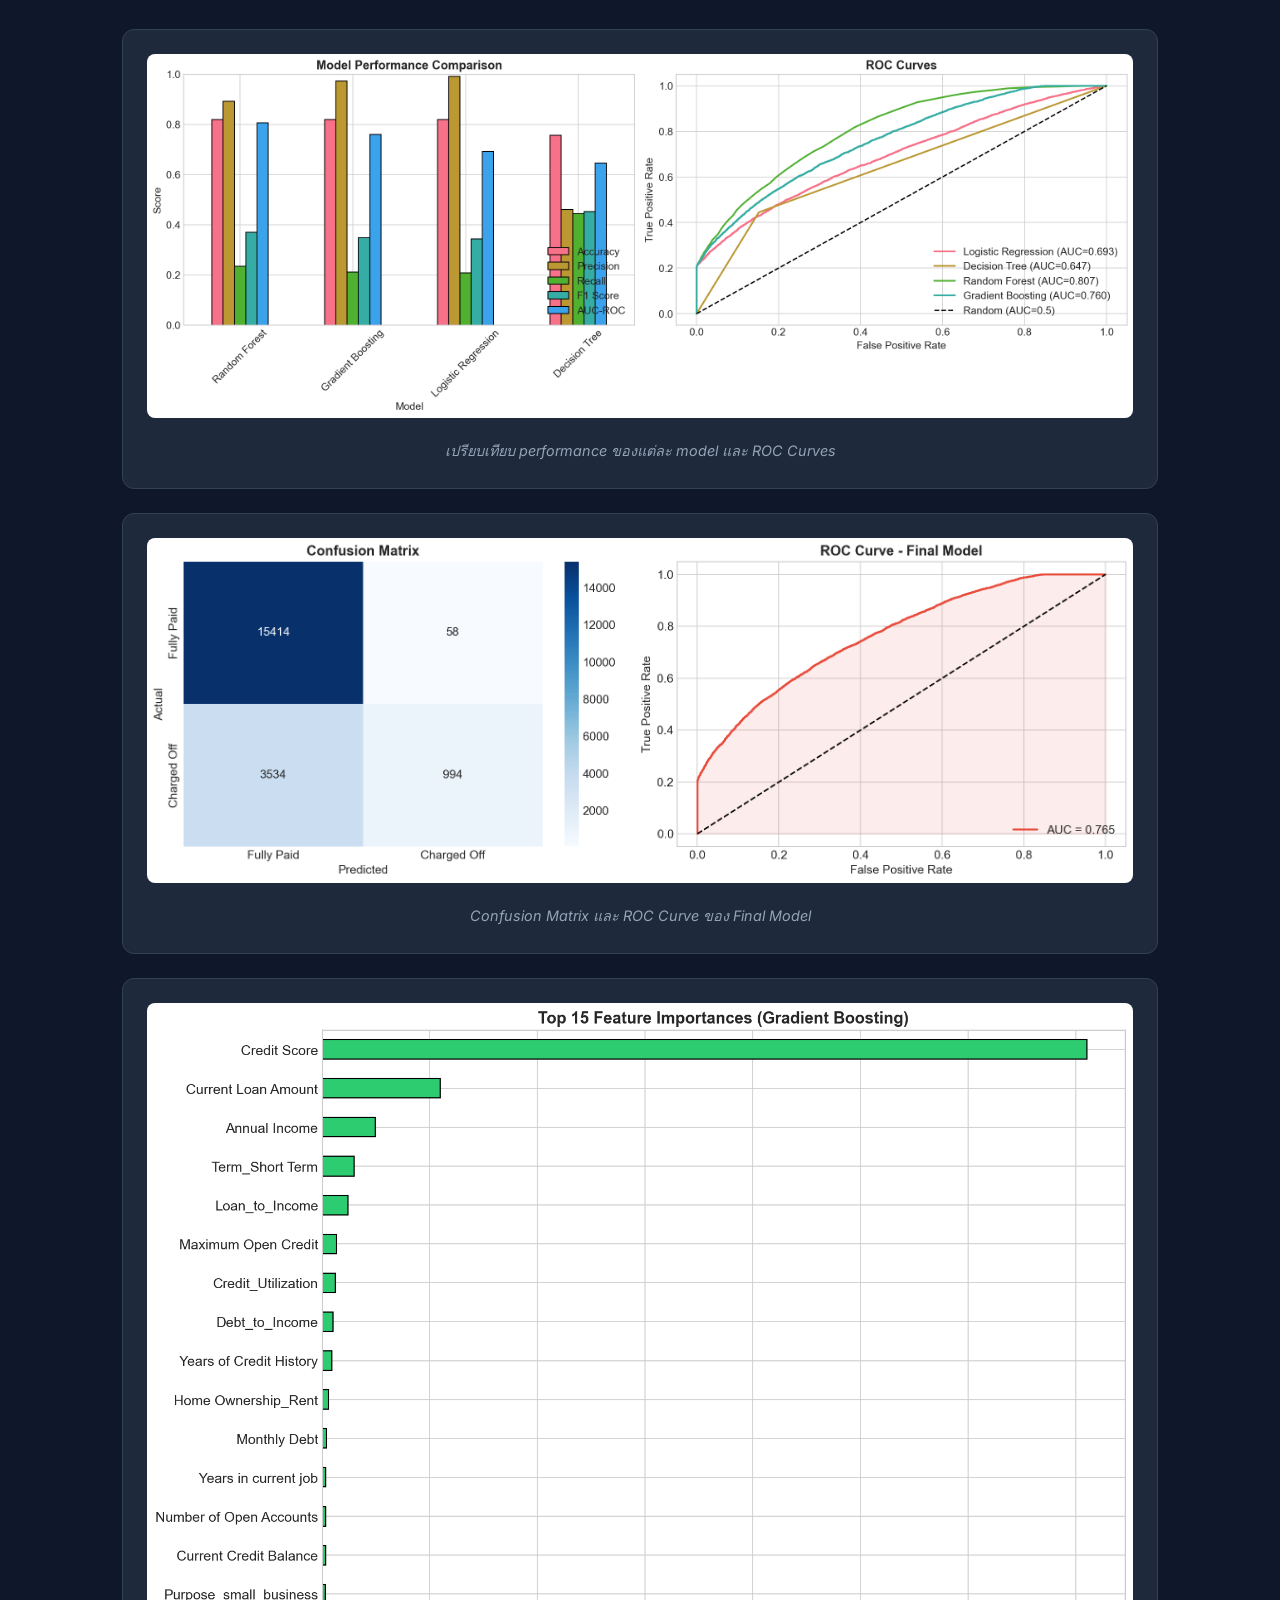
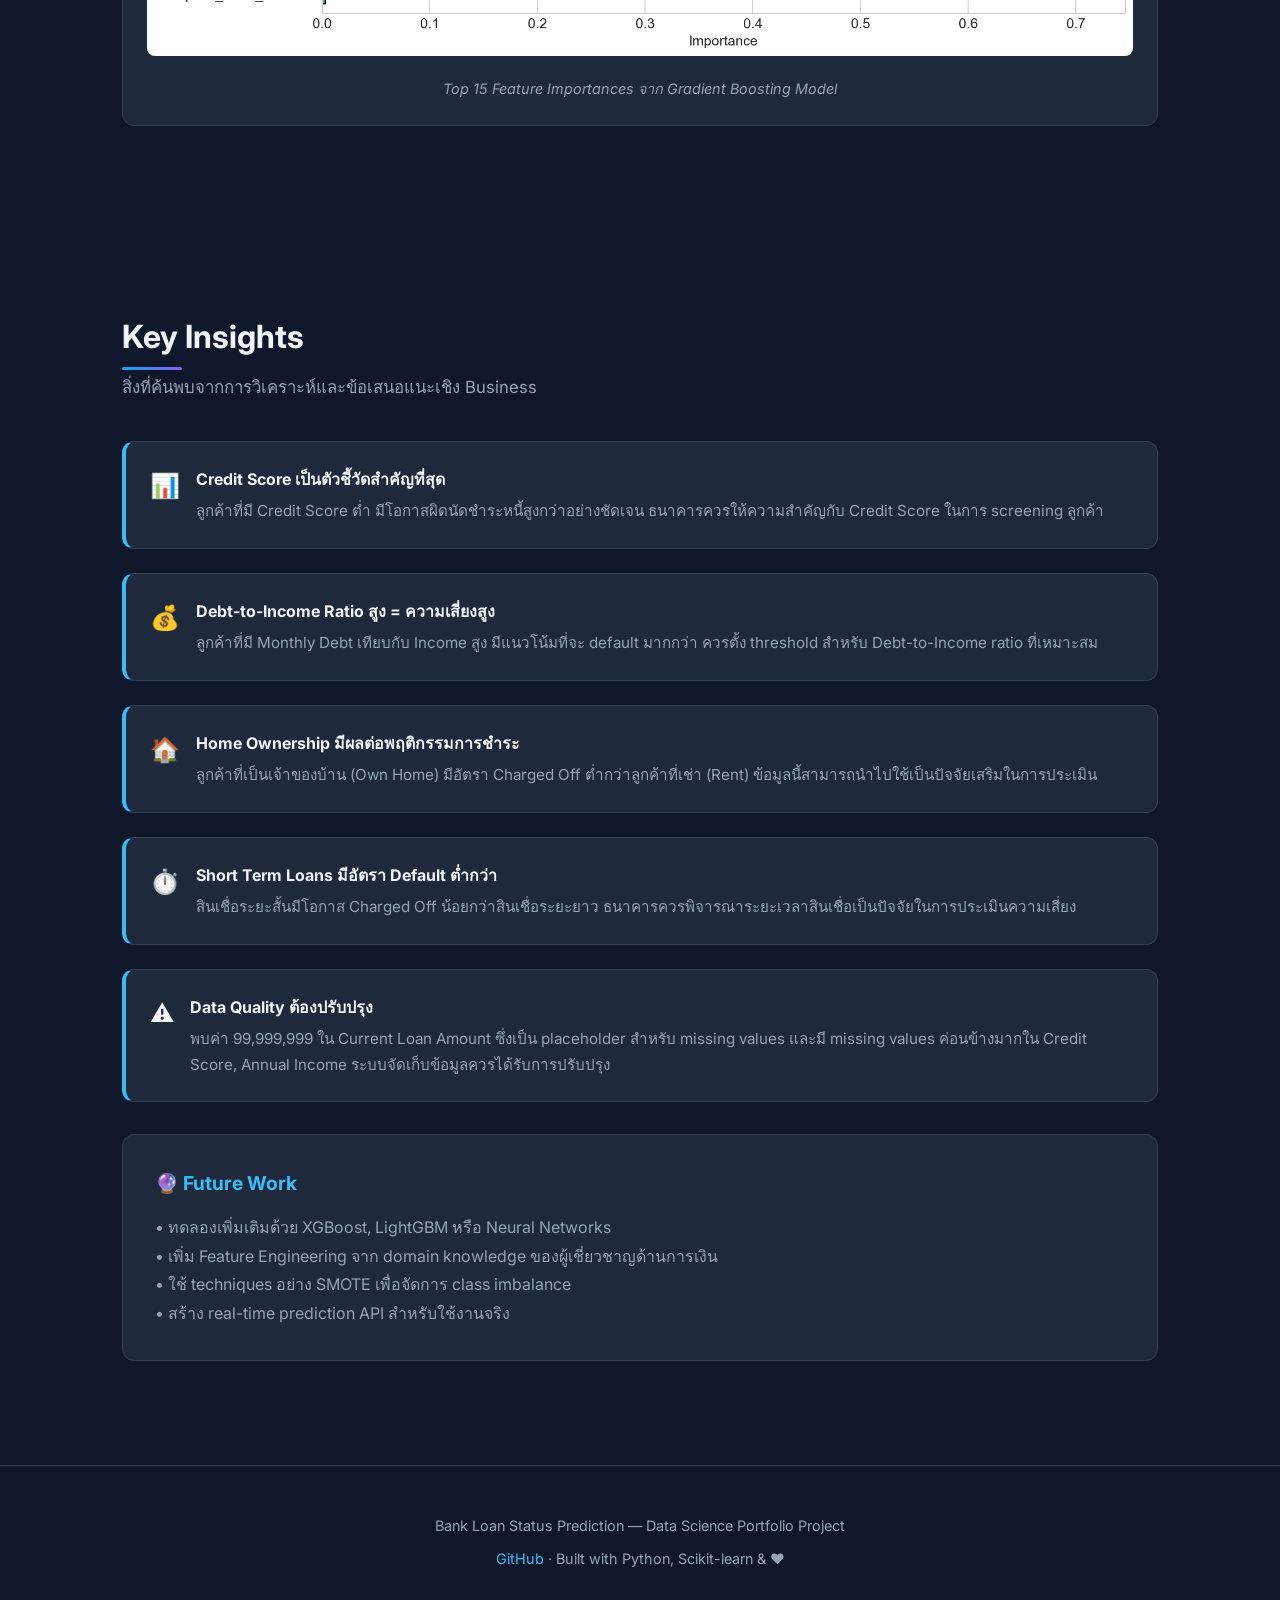
==== commit 18ad4c1b: "Update Results section with actual model metrics - Accuracy: 82.0%, F1 (weighted): 0.77, AUC-ROC: 0." ====
--- a/index.html
+++ b/index.html
@@ -222,19 +222,19 @@
 
         <div class="grid-3" id="metrics-grid">
             <div class="metric-card">
-                <div class="metric-value" id="accuracy-val">—</div>
+                <div class="metric-value">82.0%</div>
                 <div class="metric-label">Accuracy</div>
             </div>
             <div class="metric-card">
-                <div class="metric-value" id="f1-val">—</div>
-                <div class="metric-label">F1 Score</div>
+                <div class="metric-value">0.77</div>
+                <div class="metric-label">F1 Score (weighted)</div>
             </div>
             <div class="metric-card">
-                <div class="metric-value" id="auc-val">—</div>
+                <div class="metric-value">0.765</div>
                 <div class="metric-label">AUC-ROC</div>
             </div>
         </div>
-        <p style="text-align:center;color:var(--text-secondary);font-size:0.85rem;margin-top:0.5rem;">* ค่า metrics จะ update เมื่อรัน notebook เสร็จสมบูรณ์</p>
+        <p style="text-align:center;color:var(--text-secondary);font-size:0.85rem;margin-top:0.5rem;">* Final Model: Gradient Boosting (n_estimators=200, max_depth=3, learning_rate=0.1)</p>
 
         <div class="chart-container" style="margin-top:2rem;">
             <img src="assets/model_comparison.png" alt="Model Comparison">
--- a/style.css
+++ b/style.css
@@ -525,6 +525,14 @@
     opacity: 0.5;
 }
 
+.form-hint {
+    font-size: 0.75rem;
+    color: var(--text-secondary);
+    opacity: 0.7;
+    margin-top: 0.3rem;
+    line-height: 1.4;
+}
+
 .predict-btn {
     display: block;
     width: 100%;
